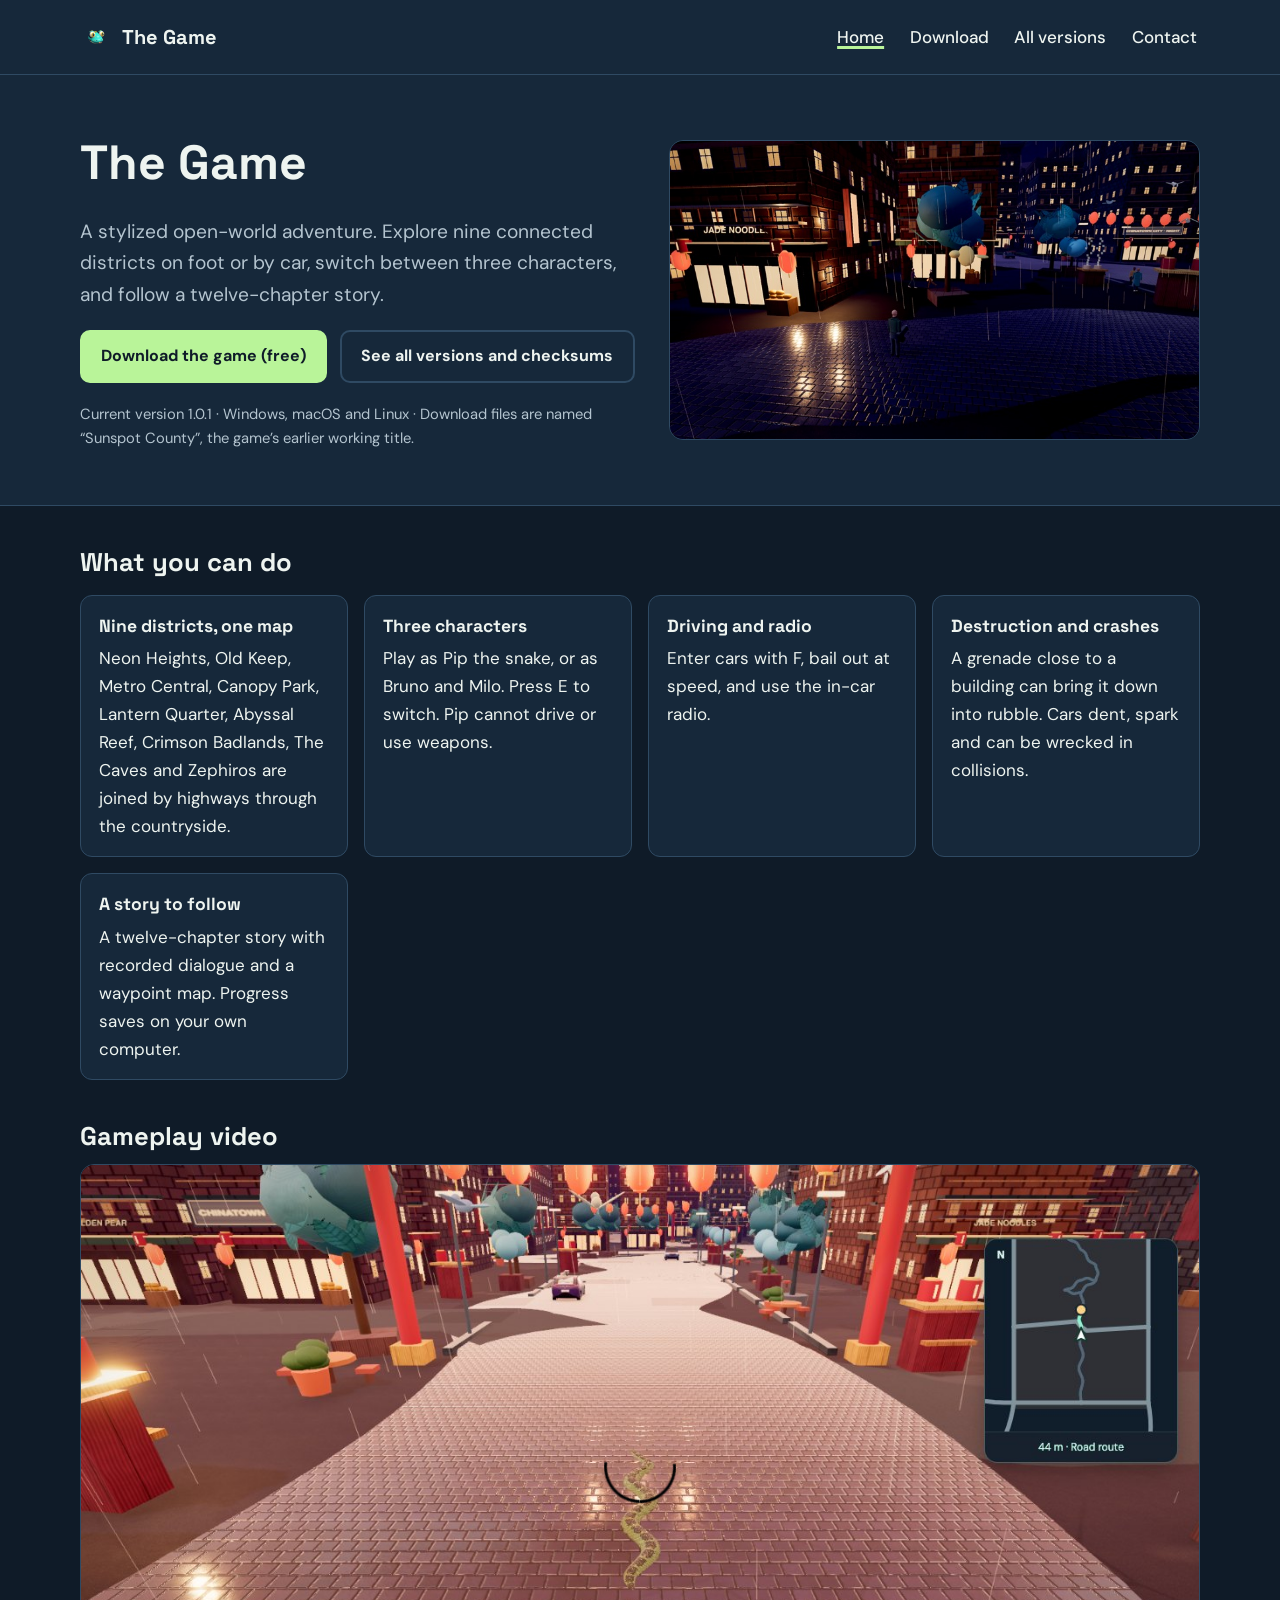
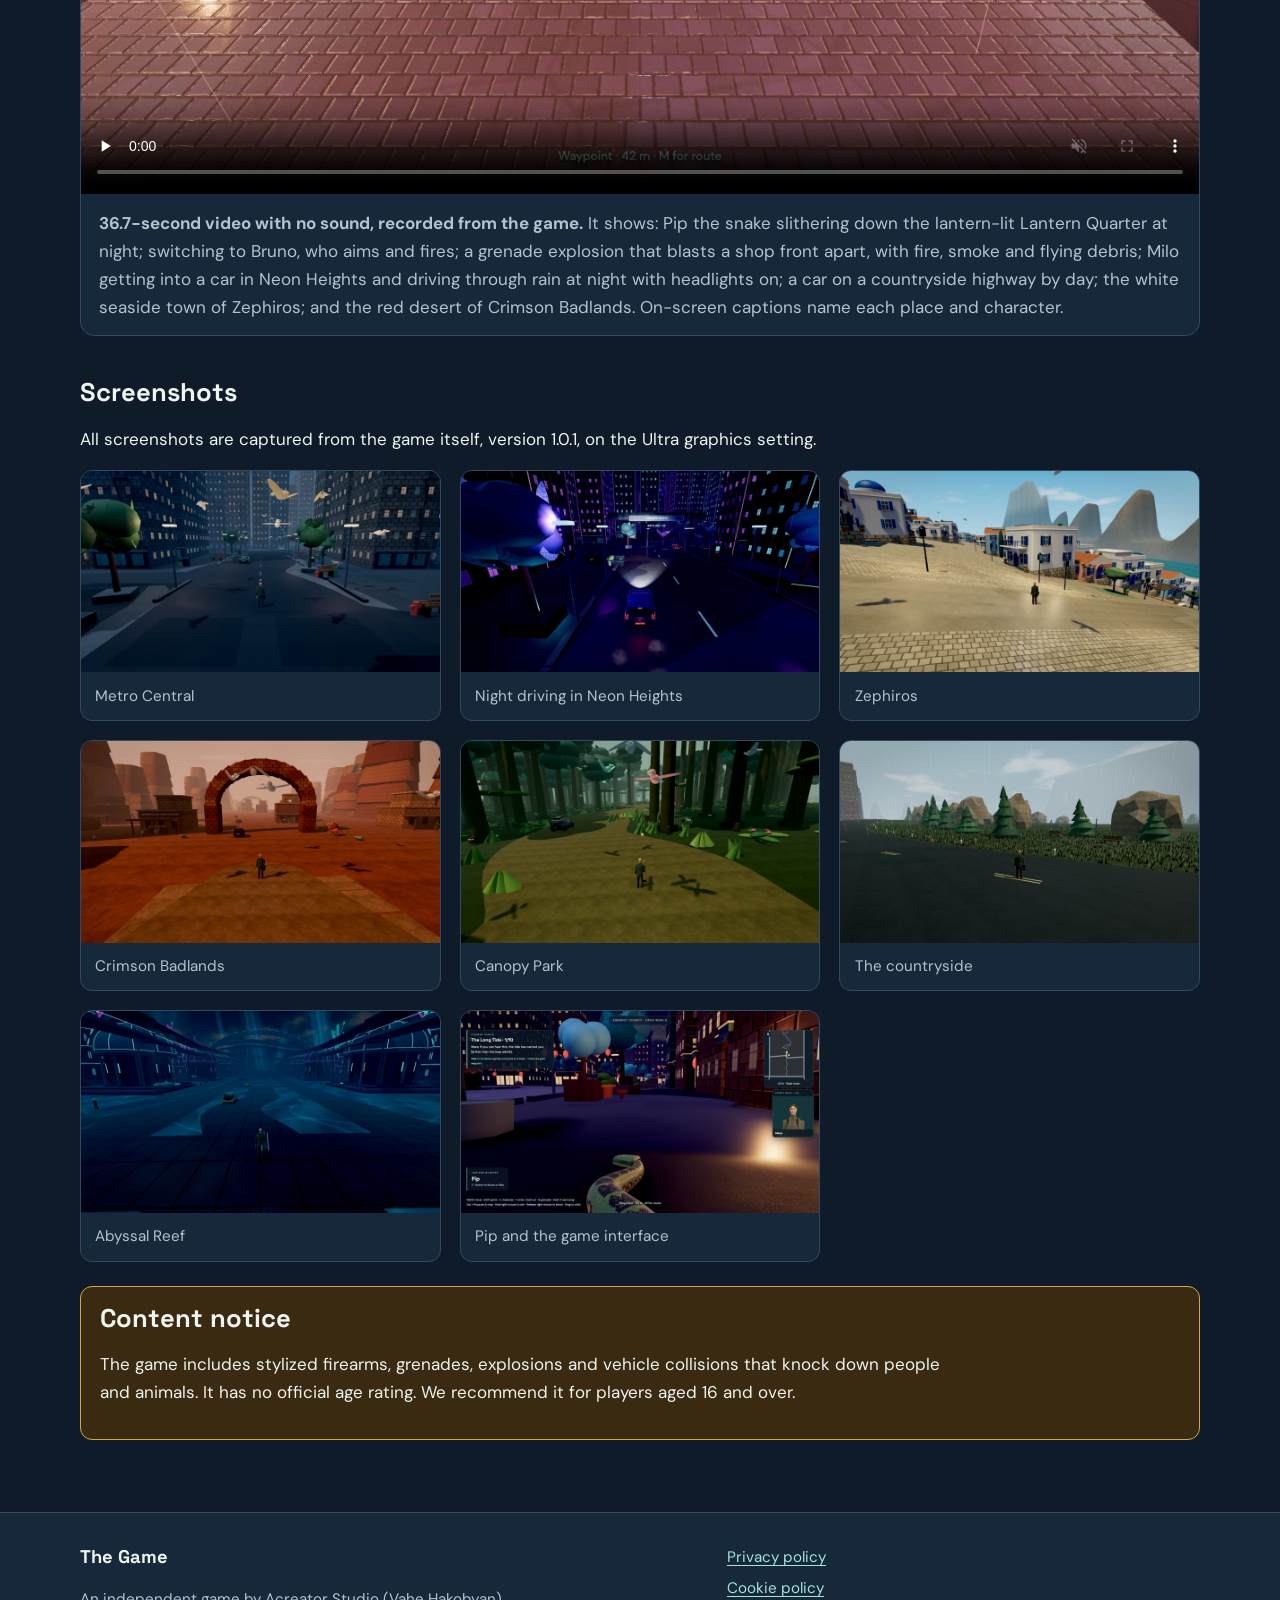
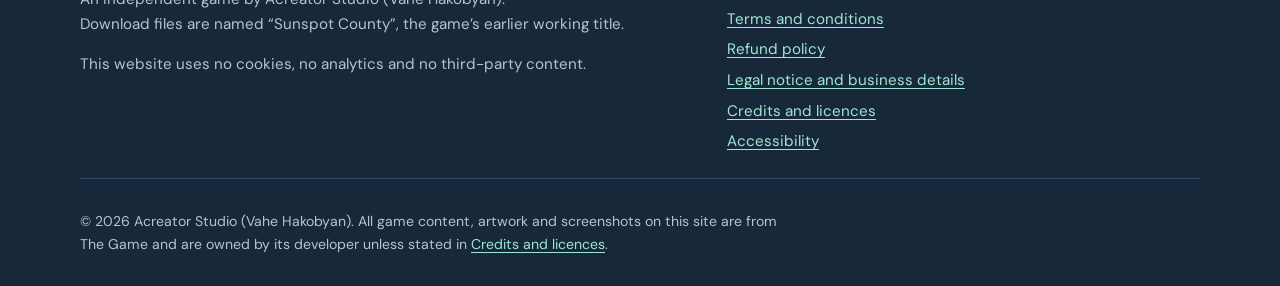
==== index.html @ 73726fad "Publish website (version 1.0.1)" ====
<!doctype html>
<html lang="en">
<head>
<meta charset="utf-8">
<meta name="viewport" content="width=device-width, initial-scale=1">
<title>Home · The Game</title>
<meta name="description" content="The Game is a free, stylized open-world adventure for Windows, macOS and Linux. Explore nine connected districts as Pip the snake, Bruno and Milo.">
<meta name="referrer" content="no-referrer">
<meta http-equiv="Content-Security-Policy" content="default-src 'self'; img-src 'self'; media-src 'self'; style-src 'self'; script-src 'self'; font-src 'self'; connect-src 'none'; form-action 'self' mailto:; base-uri 'none'; object-src 'none'">
<link rel="icon" href="assets/img/icon.png" type="image/png">
<link rel="stylesheet" href="assets/css/site.css">
<script src="assets/js/site.js" defer></script>
</head>
<body>
<a class="skip-link" href="#main">Skip to main content</a>
<header class="site-header">
 <div class="wrap header-inner">
  <a class="brand" href="index.html"><img src="assets/img/icon.png" alt="" width="32" height="32"><span>The Game</span></a>
  <nav aria-label="Main">
   <ul class="nav-list">
    <li><a href="index.html" aria-current="page">Home</a></li>
    <li><a href="download.html" >Download</a></li>
    <li><a href="versions.html" >All versions</a></li>
    <li><a href="contact.html" >Contact</a></li>
   </ul>
  </nav>
 </div>
</header>
<main id="main" tabindex="-1">
<section class="hero" aria-labelledby="hero-title">
 <div class="wrap hero-grid">
  <div>
   <h1 id="hero-title">The Game</h1>
   <p class="lead">A stylized open-world adventure. Explore nine connected districts on foot or by car, switch between three characters, and follow a twelve-chapter story.</p>
   <div class="button-row">
    <a class="button" href="download.html">Download the game (free)</a>
    <a class="button secondary" href="versions.html">See all versions and checksums</a>
   </div>
   <p class="status">Current version 1.0.1 · Windows, macOS and Linux · Download files are named “Sunspot County”, the game’s earlier working title.</p>
  </div>
  <img src="assets/img/hero-lantern-market-1600.jpg" srcset="assets/img/hero-lantern-market-800.jpg 800w, assets/img/hero-lantern-market-1600.jpg 1600w" sizes="(max-width: 820px) 100vw, 50vw" width="1600" height="900" alt="Bruno stands on a rain-soaked cobbled square at night in the Lantern Quarter, facing the Jade Noodle shop and strings of red paper lanterns, while residents walk under a “Chinatown City · Night” sign.">
 </div>
</section>
<div class="wrap">
 <h2>What you can do</h2>
 <ul class="features">
  <li><strong>Nine districts, one map</strong>Neon Heights, Old Keep, Metro Central, Canopy Park, Lantern Quarter, Abyssal Reef, Crimson Badlands, The Caves and Zephiros are joined by highways through the countryside.</li>
  <li><strong>Three characters</strong>Play as Pip the snake, or as Bruno and Milo. Press E to switch. Pip cannot drive or use weapons.</li>
  <li><strong>Driving and radio</strong>Enter cars with F, bail out at speed, and use the in-car radio.</li>
  <li><strong>Destruction and crashes</strong>A grenade close to a building can bring it down into rubble. Cars dent, spark and can be wrecked in collisions.</li>
  <li><strong>A story to follow</strong>A twelve-chapter story with recorded dialogue and a waypoint map. Progress saves on your own computer.</li>
 </ul>
 <section aria-labelledby="trailer-title"><h2 id="trailer-title">Gameplay video</h2>
<figure class="trailer"><video controls preload="none" playsinline muted poster="assets/media/trailer-poster.jpg" width="1280" height="720" aria-describedby="trailer-description"><source src="assets/media/trailer.webm" type="video/webm">Your browser cannot play this video. The description below explains what it shows.</video>
<figcaption id="trailer-description"><strong>36.7-second video with no sound, recorded from the game.</strong> It shows: Pip the snake slithering down the lantern-lit Lantern Quarter at night; switching to Bruno, who aims and fires; a grenade explosion that blasts a shop front apart, with fire, smoke and flying debris; Milo getting into a car in Neon Heights and driving through rain at night with headlights on; a car on a countryside highway by day; the white seaside town of Zephiros; and the red desert of Crimson Badlands. On-screen captions name each place and character.</figcaption></figure></section>
 <h2>Screenshots</h2>
 <p>All screenshots are captured from the game itself, version 1.0.1, on the Ultra graphics setting.</p>
 <ul class="gallery">
  <li><figure><img src="assets/img/metro-street-800.jpg" srcset="assets/img/metro-street-800.jpg 800w, assets/img/metro-street-1600.jpg 1600w" sizes="(max-width: 700px) 100vw, 33vw" width="1600" height="900" loading="lazy" alt="Bruno stands in the middle of a wide street in Metro Central at dusk, between tall brick apartment towers with lit windows, street trees, lamps and benches, with birds overhead and a car further down the road."><figcaption>Metro Central</figcaption></figure></li>
<li><figure><img src="assets/img/neon-night-drive-800.jpg" srcset="assets/img/neon-night-drive-800.jpg 800w, assets/img/neon-night-drive-1600.jpg 1600w" sizes="(max-width: 700px) 100vw, 33vw" width="1600" height="900" loading="lazy" alt="A dark blue car drives away down a street in Neon Heights at night. Its headlights light the road ahead, red tail lights glow, and purple and cyan neon towers line both sides under a “Neon City” sign."><figcaption>Night driving in Neon Heights</figcaption></figure></li>
<li><figure><img src="assets/img/zephiros-coast-800.jpg" srcset="assets/img/zephiros-coast-800.jpg 800w, assets/img/zephiros-coast-1600.jpg 1600w" sizes="(max-width: 700px) 100vw, 33vw" width="1600" height="900" loading="lazy" alt="Bruno on a sunny cobbled hillside in Zephiros, with white houses with blue shutters and domes, a turquoise sea and tall rocky peaks."><figcaption>Zephiros</figcaption></figure></li>
<li><figure><img src="assets/img/crimson-badlands-800.jpg" srcset="assets/img/crimson-badlands-800.jpg 800w, assets/img/crimson-badlands-1600.jpg 1600w" sizes="(max-width: 700px) 100vw, 33vw" width="1600" height="900" loading="lazy" alt="Bruno stands before a large brick archway that frames a dusty red desert town, with an outpost store, a dark car, a desert animal and layered red mesas in the haze."><figcaption>Crimson Badlands</figcaption></figure></li>
<li><figure><img src="assets/img/canopy-park-800.jpg" srcset="assets/img/canopy-park-800.jpg 800w, assets/img/canopy-park-1600.jpg 1600w" sizes="(max-width: 700px) 100vw, 33vw" width="1600" height="900" loading="lazy" alt="Bruno on a dirt path through a dense forest of giant trees, with colourful birds flying overhead and a dark off-road car parked to the side."><figcaption>Canopy Park</figcaption></figure></li>
<li><figure><img src="assets/img/countryside-road-800.jpg" srcset="assets/img/countryside-road-800.jpg 800w, assets/img/countryside-road-1600.jpg 1600w" sizes="(max-width: 700px) 100vw, 33vw" width="1600" height="900" loading="lazy" alt="Bruno stands on a highway through grassy countryside in light rain, beside pine trees, large boulders and benches, with city towers in the distance."><figcaption>The countryside</figcaption></figure></li>
<li><figure><img src="assets/img/abyssal-reef-800.jpg" srcset="assets/img/abyssal-reef-800.jpg 800w, assets/img/abyssal-reef-1600.jpg 1600w" sizes="(max-width: 700px) 100vw, 33vw" width="1600" height="900" loading="lazy" alt="Bruno on a wide tiled avenue in the underwater city of Abyssal Reef, lit in deep blue, with glowing cyan and pink arches, cars, a diver and shafts of light from above."><figcaption>Abyssal Reef</figcaption></figure></li>
<li><figure><img src="assets/img/pip-interface-800.jpg" srcset="assets/img/pip-interface-800.jpg 800w, assets/img/pip-interface-1600.jpg 1600w" sizes="(max-width: 700px) 100vw, 33vw" width="1600" height="900" loading="lazy" alt="Pip, a green snake with dark-edged scales and orange markings, crawls along a lantern-lit street in the Lantern Quarter at night. On screen are the story panel, character name, map, a caller portrait and the control hints."><figcaption>Pip and the game interface</figcaption></figure></li>
 </ul>
 <section class="notice" aria-labelledby="content-notice">
  <h2 id="content-notice">Content notice</h2>
  <p>The game includes stylized firearms, grenades, explosions and vehicle collisions that knock down people and animals. It has no official age rating. We recommend it for players aged 16 and over.</p>
 </section>
</div>

</main>
<footer class="site-footer">
 <div class="wrap footer-grid">
  <div>
   <p class="footer-title">The Game</p>
   <p>An independent game by Acreator Studio (Vahe Hakobyan).<br>Download files are named “Sunspot County”, the game’s earlier working title.</p>
   <p>This website uses no cookies, no analytics and no third-party content.</p>
  </div>
  <nav aria-label="Legal">
   <ul class="footer-links">
    <li><a href="privacy.html" >Privacy policy</a></li>
    <li><a href="cookies.html" >Cookie policy</a></li>
    <li><a href="terms.html" >Terms and conditions</a></li>
    <li><a href="refunds.html" >Refund policy</a></li>
    <li><a href="legal.html" >Legal notice and business details</a></li>
    <li><a href="licenses.html" >Credits and licences</a></li>
    <li><a href="accessibility.html" >Accessibility</a></li>
   </ul>
  </nav>
 </div>
 <div class="wrap footer-base"><p>© 2026 Acreator Studio (Vahe Hakobyan). All game content, artwork and screenshots on this site are from The Game and are owned by its developer unless stated in <a href="licenses.html">Credits and licences</a>.</p></div>
</footer>
</body>
</html>
---- assets/css/site.css ----
/* Self-hosted fonts (SIL Open Font License 1.1). No external font requests. */
@font-face{font-family:'DM Sans';src:url('../fonts/dm-sans-latin-400-normal.woff2') format('woff2');font-weight:400;font-display:swap}
@font-face{font-family:'DM Sans';src:url('../fonts/dm-sans-latin-500-normal.woff2') format('woff2');font-weight:500;font-display:swap}
@font-face{font-family:'DM Sans';src:url('../fonts/dm-sans-latin-700-normal.woff2') format('woff2');font-weight:700;font-display:swap}
@font-face{font-family:'Space Grotesk';src:url('../fonts/space-grotesk-latin-500-normal.woff2') format('woff2');font-weight:500;font-display:swap}
@font-face{font-family:'Space Grotesk';src:url('../fonts/space-grotesk-latin-700-normal.woff2') format('woff2');font-weight:700;font-display:swap}

/* Palette follows the in-game interface. Every text/background pair used
   below meets WCAG 2.2 AA (checked by scripts/check-site.mjs). */
:root{--bg:#0f1b28;--panel:#16283a;--panel-2:#1c3247;--line:#2f4a63;--text:#eef4f0;--muted:#b4c4cf;--accent:#b9f499;--accent-ink:#0f1b28;--link:#9fe7d4;--todo-bg:#ffe58a;--todo-ink:#1d1600;--warn-bg:#3a2a12;--warn-line:#d9a441;--focus:#ffd166}
*{box-sizing:border-box}
html{scroll-behavior:smooth}
@media (prefers-reduced-motion:reduce){html{scroll-behavior:auto}*{transition:none!important;animation:none!important}}
body{margin:0;background:var(--bg);color:var(--text);font:400 1.0625rem/1.65 'DM Sans',system-ui,sans-serif}
h1,h2,h3{font-family:'Space Grotesk','DM Sans',sans-serif;line-height:1.2;margin:1.6em 0 .5em}
h1{font-size:clamp(2rem,4vw,3rem);margin-top:.4em}
h2{font-size:1.6rem}h3{font-size:1.2rem}
p,li{max-width:72ch}
a{color:var(--link);text-underline-offset:.2em}
a:hover{color:var(--text)}
:focus-visible{outline:3px solid var(--focus);outline-offset:3px;border-radius:4px}
img{max-width:100%;height:auto;display:block}
.wrap{width:min(1120px,100% - 2.5rem);margin-inline:auto}
.skip-link{position:absolute;left:1rem;top:-4rem;background:var(--accent);color:var(--accent-ink);padding:.6rem 1rem;border-radius:8px;font-weight:700;z-index:10}
.skip-link:focus{top:1rem}
.site-header{border-bottom:1px solid var(--line);background:var(--panel)}
.header-inner{display:flex;align-items:center;justify-content:space-between;gap:1rem;flex-wrap:wrap;padding:.8rem 0}
.brand{display:flex;align-items:center;gap:.6rem;color:var(--text);text-decoration:none;font:700 1.25rem 'Space Grotesk',sans-serif}
.brand img{border-radius:8px}
.nav-list,.footer-links{list-style:none;margin:0;padding:0;display:flex;flex-wrap:wrap;gap:.3rem 1.2rem}
.nav-list a{display:inline-block;padding:.45rem .2rem;color:var(--text);text-decoration:none;font-weight:500;min-height:44px;line-height:2}
.nav-list a[aria-current=page]{text-decoration:underline;text-decoration-color:var(--accent);text-decoration-thickness:3px}
main{display:block;padding-bottom:3rem}
main:focus{outline:none}
.hero{position:relative;background:var(--panel);border-bottom:1px solid var(--line)}
.hero-grid{display:grid;grid-template-columns:1.05fr 1fr;gap:2rem;align-items:center;padding:2.5rem 0}
.hero p.lead{font-size:1.2rem;color:var(--muted)}
.hero img{border-radius:14px;border:1px solid var(--line)}
@media (max-width:820px){.hero-grid{grid-template-columns:1fr}}
.button{display:inline-flex;align-items:center;justify-content:center;gap:.5rem;min-height:48px;padding:.7rem 1.2rem;border-radius:10px;border:2px solid var(--accent);background:var(--accent);color:var(--accent-ink);font-weight:700;text-decoration:none;cursor:pointer;font-size:1rem}
.button:hover{background:#d3fbbd;color:var(--accent-ink)}
.button.secondary{background:transparent;color:var(--text);border-color:var(--line)}
.button.secondary:hover{border-color:var(--accent)}
.button-row{display:flex;flex-wrap:wrap;gap:.8rem;margin:1.2rem 0}
.notice{border:1px solid var(--warn-line);background:var(--warn-bg);border-radius:12px;padding:1rem 1.2rem;margin:1.5rem 0}
.notice h2,.notice h3{margin-top:0}
mark.todo{background:var(--todo-bg);color:var(--todo-ink);padding:0 .25em;border-radius:3px;font-weight:700}
.trailer{margin:0 0 2rem;background:var(--panel);border:1px solid var(--line);border-radius:14px;overflow:hidden}.trailer video{display:block;width:100%;height:auto;background:#000}.trailer figcaption{padding:.9rem 1.1rem;color:var(--muted)}
.gallery{display:grid;grid-template-columns:repeat(auto-fill,minmax(300px,1fr));gap:1.2rem;padding:0;list-style:none}
.gallery figure{margin:0;background:var(--panel);border:1px solid var(--line);border-radius:12px;overflow:hidden}
.gallery figcaption{padding:.7rem .9rem;color:var(--muted);font-size:.95rem}
.features{display:grid;grid-template-columns:repeat(auto-fit,minmax(240px,1fr));gap:1rem;list-style:none;padding:0}
.features li{background:var(--panel);border:1px solid var(--line);border-radius:12px;padding:1rem 1.1rem}
.features strong{display:block;font-family:'Space Grotesk',sans-serif;font-size:1.1rem;margin-bottom:.2rem}
.platforms{display:grid;grid-template-columns:repeat(auto-fit,minmax(300px,1fr));gap:1.2rem}
.platform{background:var(--panel);border:1px solid var(--line);border-radius:14px;padding:1.2rem 1.3rem}
.platform.recommended{border-color:var(--accent);box-shadow:0 0 0 1px var(--accent)}
.platform h2{margin-top:0}
.platform .badge{display:inline-block;background:var(--accent);color:var(--accent-ink);border-radius:6px;padding:.05rem .5rem;font-size:.85rem;font-weight:700;margin-left:.4rem;vertical-align:middle}
.file-list{list-style:none;padding:0;margin:0}
.file-list li{border-top:1px solid var(--line);padding:.9rem 0}
.file-meta{color:var(--muted);font-size:.92rem;margin:.3rem 0 0}
.status{font-size:.92rem;color:var(--muted)}
code,.hash{font-family:ui-monospace,Menlo,Consolas,monospace;font-size:.85rem;word-break:break-all;color:var(--text)}
table{border-collapse:collapse;width:100%;margin:1rem 0}
caption{text-align:left;color:var(--muted);padding-bottom:.4rem}
th,td{border:1px solid var(--line);padding:.55rem .7rem;text-align:left;vertical-align:top}
th{background:var(--panel-2)}
.table-scroll{overflow-x:auto}
.legal h2{border-top:1px solid var(--line);padding-top:1.2rem}
.updated{color:var(--muted)}
form.contact{display:grid;gap:1.1rem;max-width:640px;background:var(--panel);border:1px solid var(--line);border-radius:14px;padding:1.4rem}
.field label,.check label{font-weight:700;display:block;margin-bottom:.3rem}
.hint{color:var(--muted);font-size:.92rem;margin:.1rem 0 .4rem}
input[type=text],input[type=email],textarea,select{width:100%;font:inherit;color:var(--text);background:var(--bg);border:2px solid #6f8aa3;border-radius:8px;padding:.6rem .7rem;min-height:48px}
textarea{min-height:160px;resize:vertical}
input[aria-invalid=true],textarea[aria-invalid=true]{border-color:#ff9a9a}
.error{color:#ffb4b4;font-weight:700;margin:.3rem 0 0}
.error:empty{display:none}
.check{display:grid;grid-template-columns:auto 1fr;gap:.7rem;align-items:start}
.check input{width:24px;height:24px;margin-top:.2rem;accent-color:var(--accent)}
.check label{font-weight:400;margin:0}
.req{color:#ffb4b4}
.site-footer{border-top:1px solid var(--line);background:var(--panel);color:var(--muted);font-size:.95rem;padding:2rem 0 1rem}
.footer-grid{display:grid;grid-template-columns:1.3fr 1fr;gap:2rem}
@media (max-width:720px){.footer-grid{grid-template-columns:1fr}}
.footer-title{font:700 1.15rem 'Space Grotesk',sans-serif;color:var(--text);margin-top:0}
.footer-links{flex-direction:column;gap:.35rem}
.footer-links a{color:var(--link)}
.footer-base{border-top:1px solid var(--line);margin-top:1.5rem;padding-top:1rem;font-size:.88rem}
.visually-hidden{position:absolute!important;width:1px;height:1px;overflow:hidden;clip:rect(0 0 0 0);white-space:nowrap}
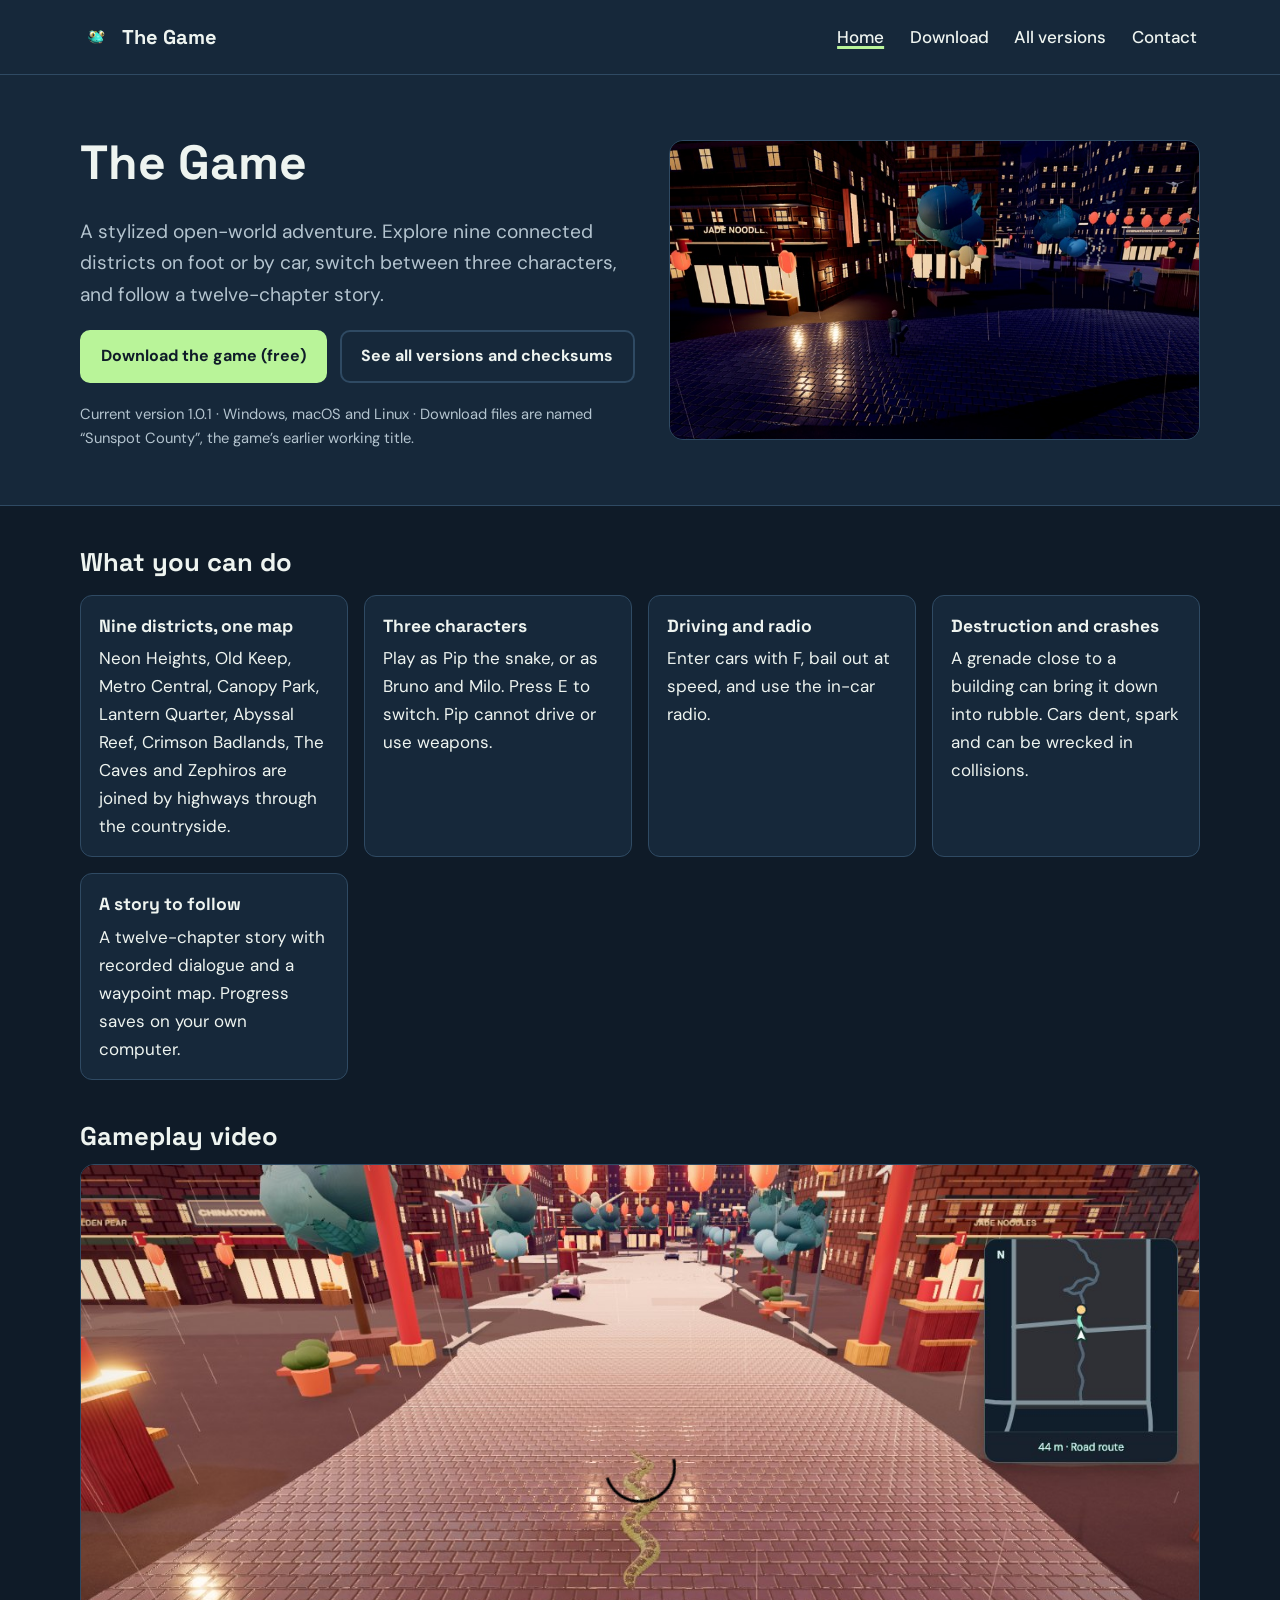
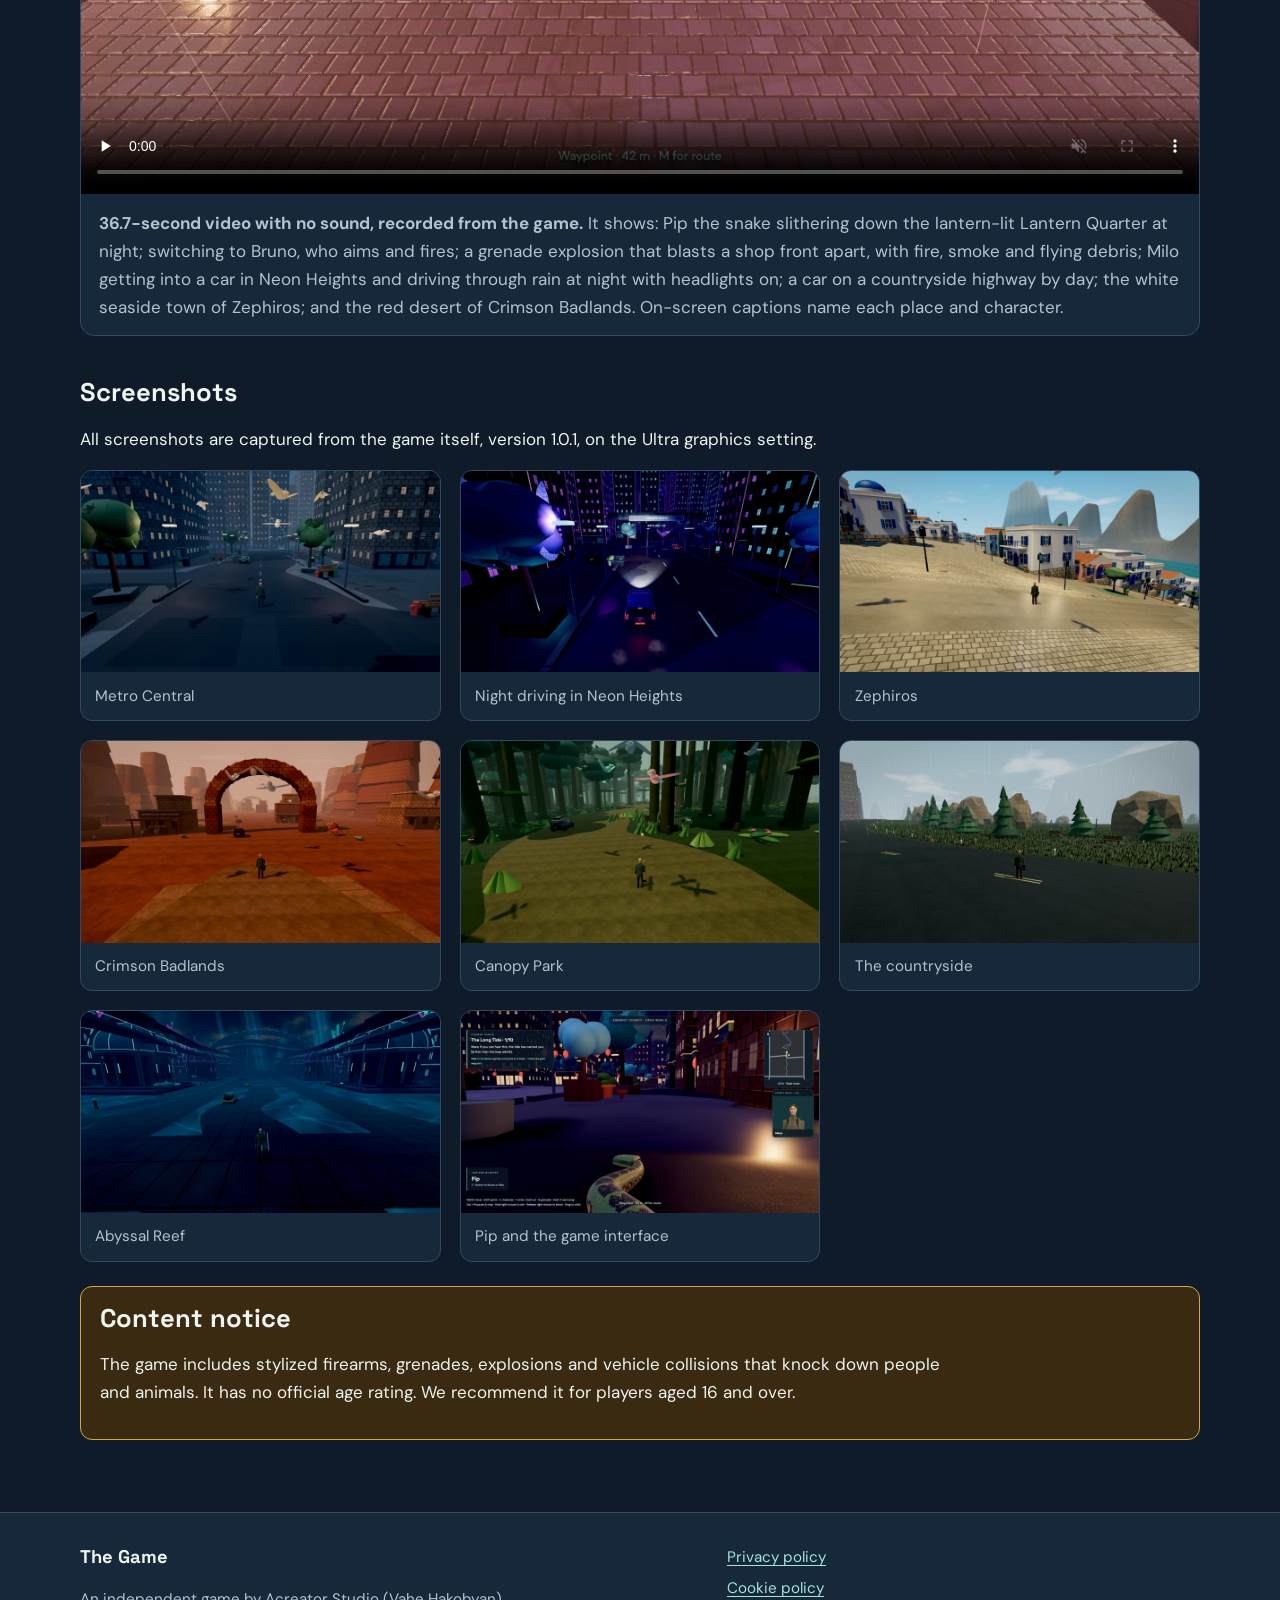
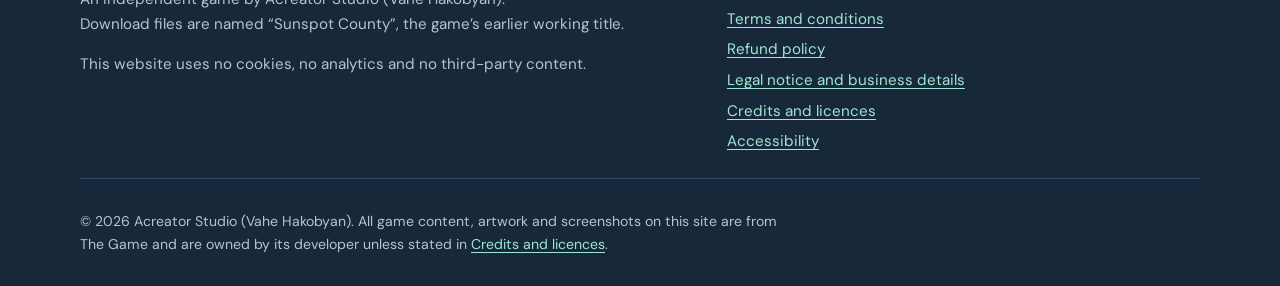
==== commit bd5d3f55: "Publish website (version 1.0.1)" ====
--- a/index.html
+++ b/index.html
@@ -5,6 +5,18 @@
 <meta name="viewport" content="width=device-width, initial-scale=1">
 <title>Home · The Game</title>
 <meta name="description" content="The Game is a free, stylized open-world adventure for Windows, macOS and Linux. Explore nine connected districts as Pip the snake, Bruno and Milo.">
+<link rel="canonical" href="https://vvvvhe.github.io/the-game/">
+<meta property="og:type" content="website">
+<meta property="og:site_name" content="The Game">
+<meta property="og:title" content="The Game — free open-world adventure">
+<meta property="og:description" content="The Game is a free, stylized open-world adventure for Windows, macOS and Linux. Explore nine connected districts as Pip the snake, Bruno and Milo.">
+<meta property="og:url" content="https://vvvvhe.github.io/the-game/">
+<meta property="og:image" content="https://vvvvhe.github.io/the-game/assets/img/hero-lantern-market-1600.jpg">
+<meta property="og:image:width" content="1600">
+<meta property="og:image:height" content="900">
+<meta property="og:image:alt" content="Bruno stands on a rain-soaked cobbled square at night in the Lantern Quarter, facing the Jade Noodle shop and strings of red paper lanterns, while residents walk under a “Chinatown City · Night” sign.">
+<meta name="twitter:card" content="summary_large_image">
+<script type="application/ld+json">{"@context":"https://schema.org","@type":"VideoGame","name":"The Game","alternateName":"Sunspot County","url":"https://vvvvhe.github.io/the-game/","image":"https://vvvvhe.github.io/the-game/assets/img/hero-lantern-market-1600.jpg","description":"A free, stylized open-world adventure for Windows, macOS and Linux. Explore nine connected districts on foot or by car as Pip the snake, Bruno and Milo, and follow a twelve-chapter story.","genre":["Open world","Adventure","Action"],"gamePlatform":["Windows","macOS","Linux"],"operatingSystem":"Windows, macOS, Linux","applicationCategory":"Game","playMode":"SinglePlayer","author":{"@type":"Organization","name":"Acreator Studio","email":"theacreatorstudios@gmail.com"},"publisher":{"@type":"Organization","name":"Acreator Studio"},"datePublished":"2026-10-08","softwareVersion":"1.0.1","typicalAgeRange":"16-","inLanguage":"en","offers":{"@type":"Offer","price":"0","priceCurrency":"USD","availability":"https://schema.org/InStock","url":"https://vvvvhe.github.io/the-game/download.html"},"trailer":{"@type":"VideoObject","name":"The Game gameplay trailer","description":"Gameplay recorded from the game: the three characters, combat, destruction, night driving and several districts.","thumbnailUrl":"https://vvvvhe.github.io/the-game/assets/media/trailer-poster.jpg","contentUrl":"https://vvvvhe.github.io/the-game/assets/media/trailer.webm","uploadDate":"2026-10-08","duration":"PT37S"}}</script>
 <meta name="referrer" content="no-referrer">
 <meta http-equiv="Content-Security-Policy" content="default-src 'self'; img-src 'self'; media-src 'self'; style-src 'self'; script-src 'self'; font-src 'self'; connect-src 'none'; form-action 'self' mailto:; base-uri 'none'; object-src 'none'">
 <link rel="icon" href="assets/img/icon.png" type="image/png">
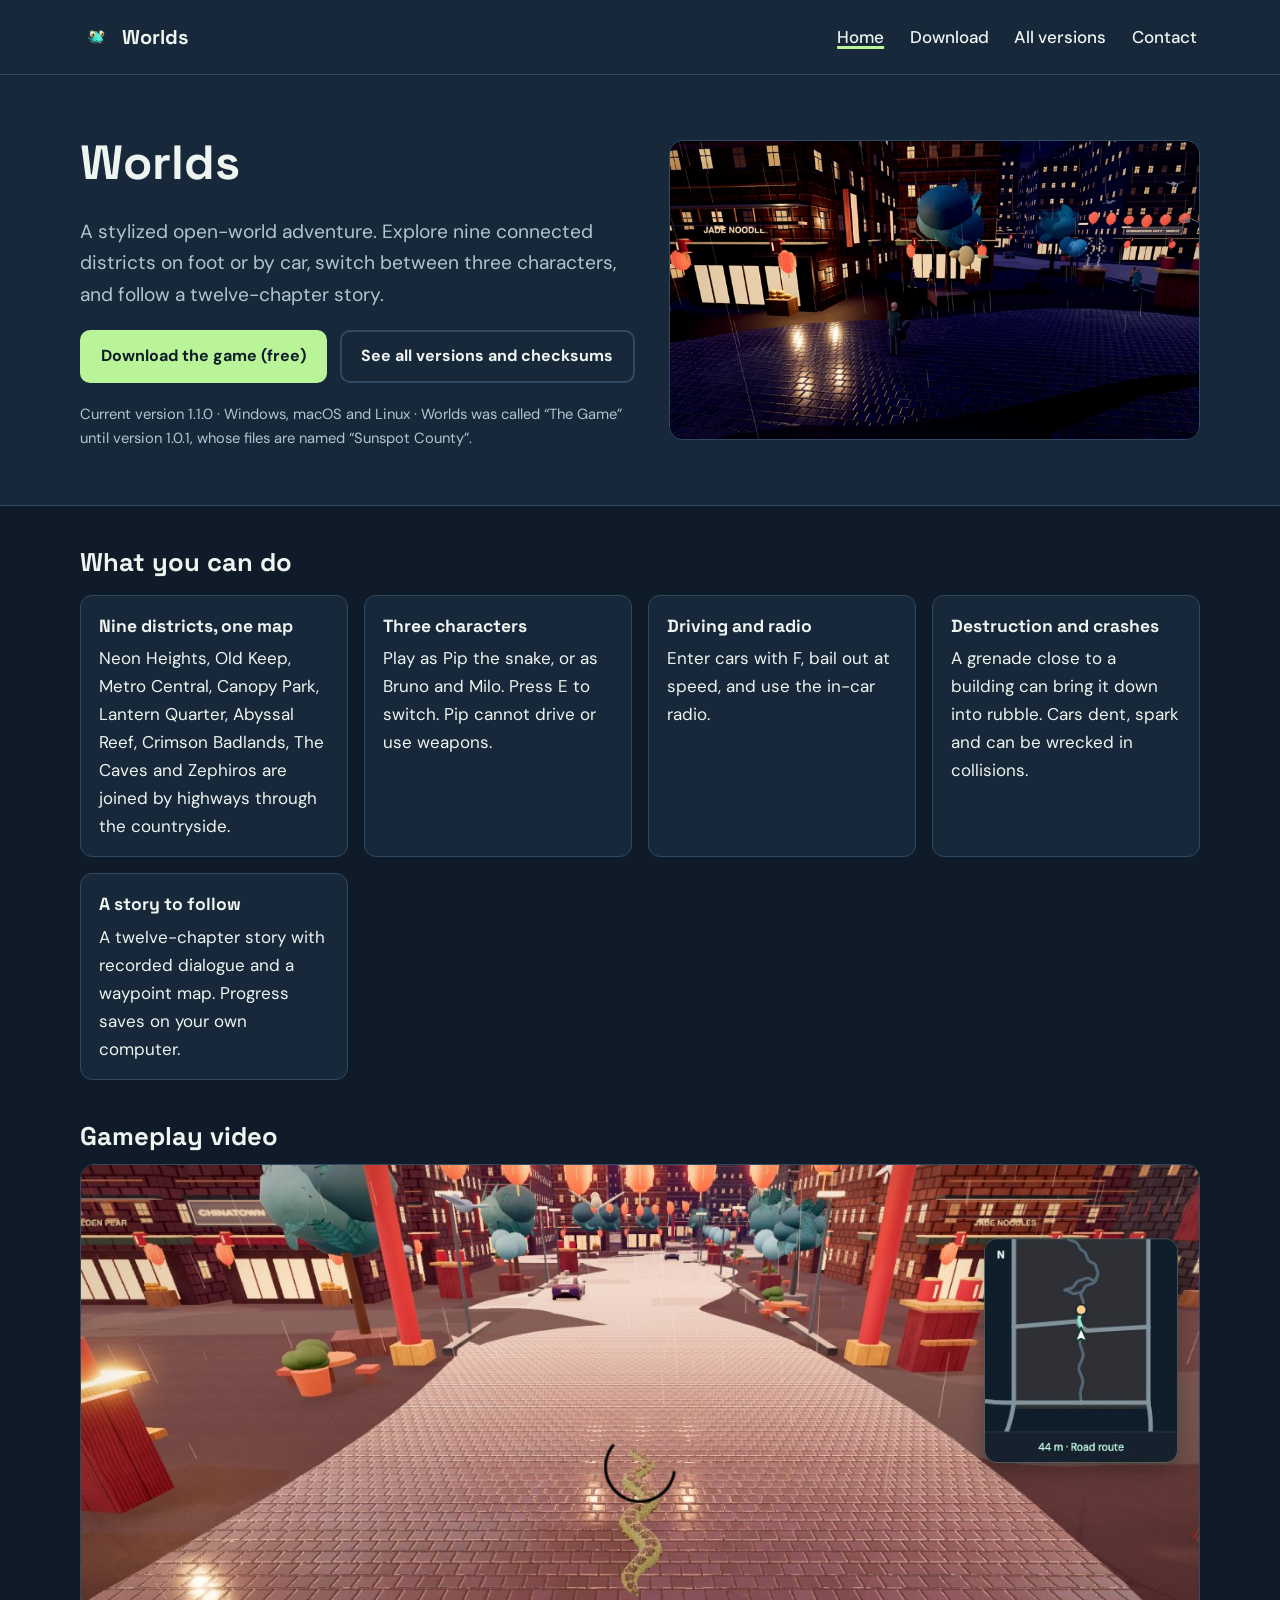
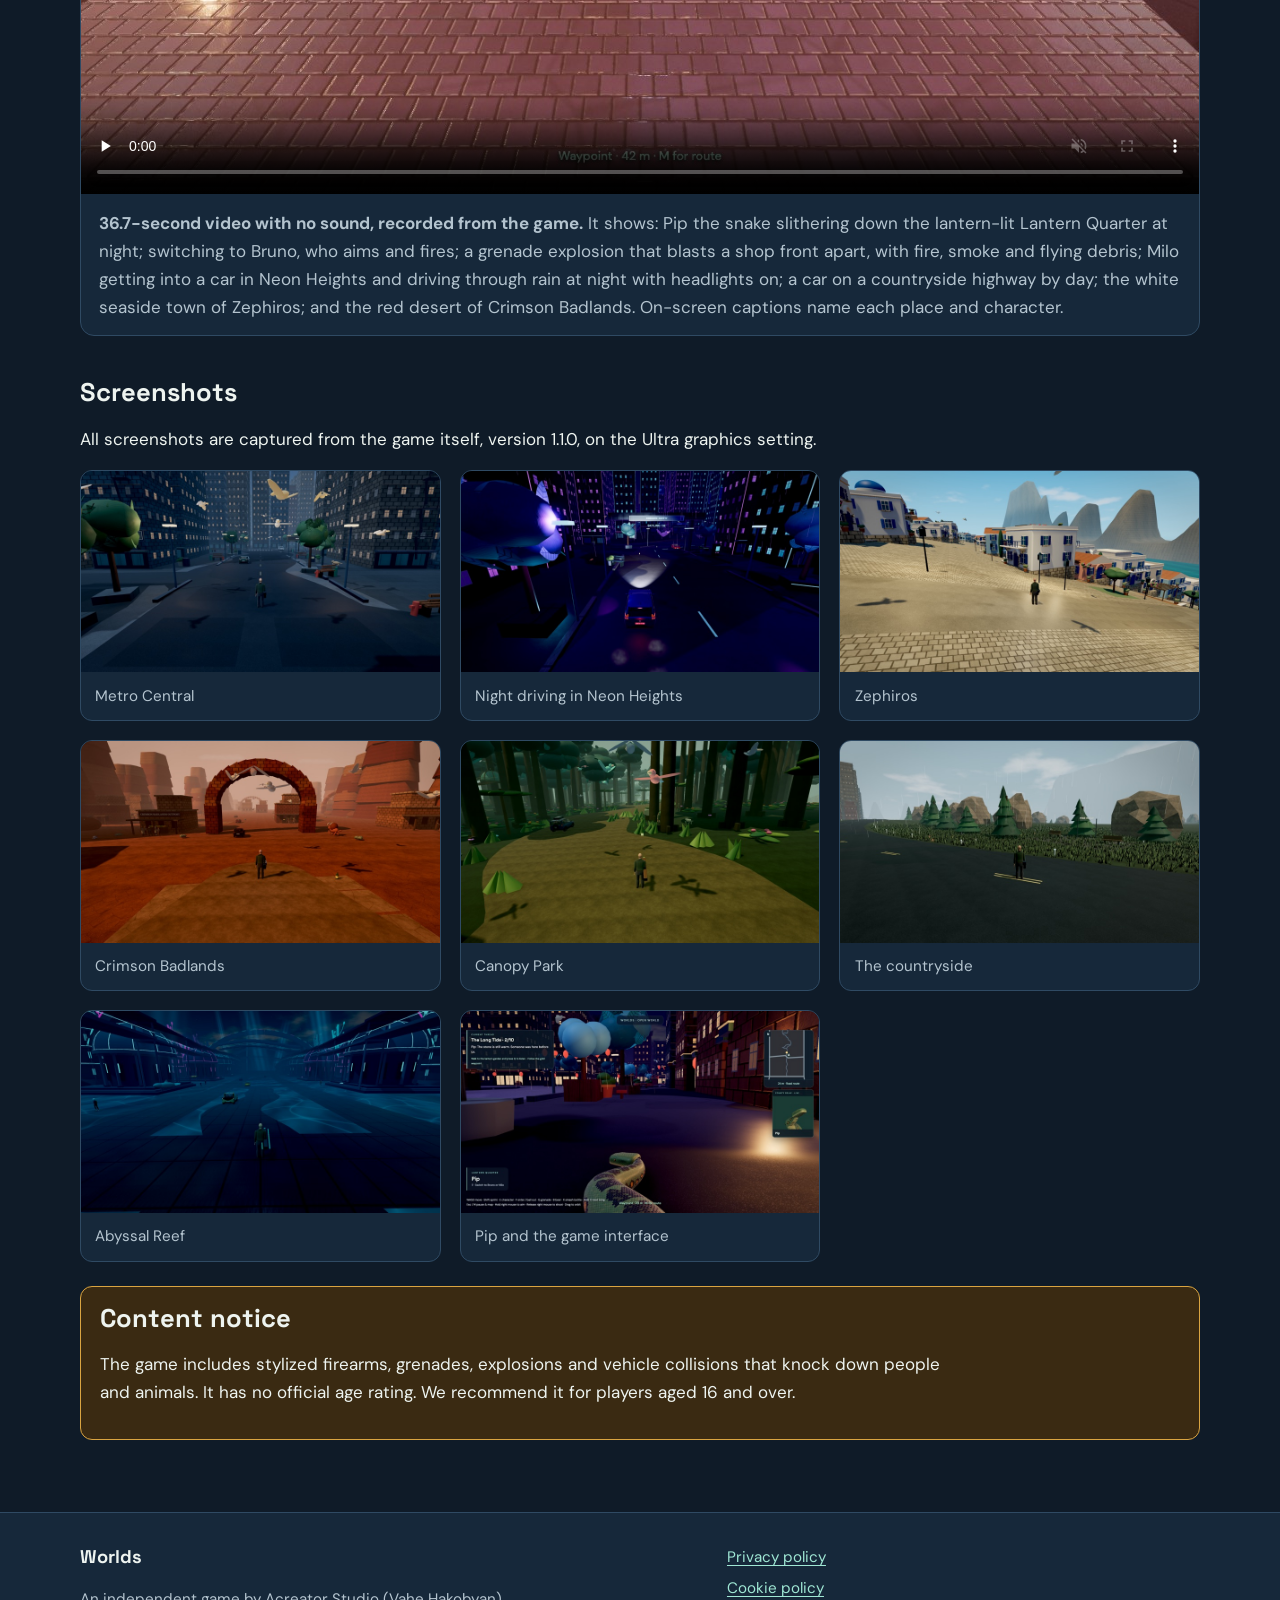
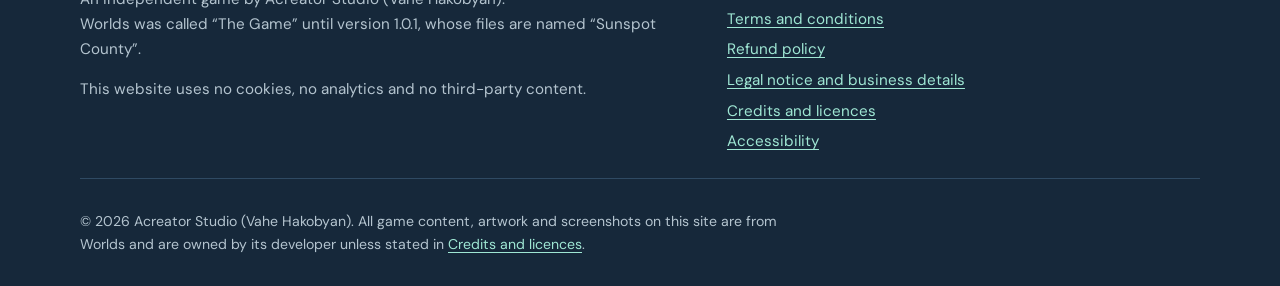
==== commit ad7ba48b: "Publish website (version 1.1.0)" ====
--- a/index.html
+++ b/index.html
@@ -3,20 +3,20 @@
 <head>
 <meta charset="utf-8">
 <meta name="viewport" content="width=device-width, initial-scale=1">
-<title>Home · The Game</title>
-<meta name="description" content="The Game is a free, stylized open-world adventure for Windows, macOS and Linux. Explore nine connected districts as Pip the snake, Bruno and Milo.">
+<title>Home · Worlds</title>
+<meta name="description" content="Worlds is a free, stylized open-world adventure for Windows, macOS and Linux. Explore nine connected districts as Pip the snake, Bruno and Milo.">
 <link rel="canonical" href="https://vvvvhe.github.io/the-game/">
 <meta property="og:type" content="website">
-<meta property="og:site_name" content="The Game">
-<meta property="og:title" content="The Game — free open-world adventure">
-<meta property="og:description" content="The Game is a free, stylized open-world adventure for Windows, macOS and Linux. Explore nine connected districts as Pip the snake, Bruno and Milo.">
+<meta property="og:site_name" content="Worlds">
+<meta property="og:title" content="Worlds — free open-world adventure">
+<meta property="og:description" content="Worlds is a free, stylized open-world adventure for Windows, macOS and Linux. Explore nine connected districts as Pip the snake, Bruno and Milo.">
 <meta property="og:url" content="https://vvvvhe.github.io/the-game/">
 <meta property="og:image" content="https://vvvvhe.github.io/the-game/assets/img/hero-lantern-market-1600.jpg">
 <meta property="og:image:width" content="1600">
 <meta property="og:image:height" content="900">
 <meta property="og:image:alt" content="Bruno stands on a rain-soaked cobbled square at night in the Lantern Quarter, facing the Jade Noodle shop and strings of red paper lanterns, while residents walk under a “Chinatown City · Night” sign.">
 <meta name="twitter:card" content="summary_large_image">
-<script type="application/ld+json">{"@context":"https://schema.org","@type":"VideoGame","name":"The Game","alternateName":"Sunspot County","url":"https://vvvvhe.github.io/the-game/","image":"https://vvvvhe.github.io/the-game/assets/img/hero-lantern-market-1600.jpg","description":"A free, stylized open-world adventure for Windows, macOS and Linux. Explore nine connected districts on foot or by car as Pip the snake, Bruno and Milo, and follow a twelve-chapter story.","genre":["Open world","Adventure","Action"],"gamePlatform":["Windows","macOS","Linux"],"operatingSystem":"Windows, macOS, Linux","applicationCategory":"Game","playMode":"SinglePlayer","author":{"@type":"Organization","name":"Acreator Studio","email":"theacreatorstudios@gmail.com"},"publisher":{"@type":"Organization","name":"Acreator Studio"},"datePublished":"2026-10-08","softwareVersion":"1.0.1","typicalAgeRange":"16-","inLanguage":"en","offers":{"@type":"Offer","price":"0","priceCurrency":"USD","availability":"https://schema.org/InStock","url":"https://vvvvhe.github.io/the-game/download.html"},"trailer":{"@type":"VideoObject","name":"The Game gameplay trailer","description":"Gameplay recorded from the game: the three characters, combat, destruction, night driving and several districts.","thumbnailUrl":"https://vvvvhe.github.io/the-game/assets/media/trailer-poster.jpg","contentUrl":"https://vvvvhe.github.io/the-game/assets/media/trailer.webm","uploadDate":"2026-10-08","duration":"PT37S"}}</script>
+<script type="application/ld+json">{"@context":"https://schema.org","@type":"VideoGame","name":"Worlds","alternateName":["The Game","Sunspot County"],"url":"https://vvvvhe.github.io/the-game/","image":"https://vvvvhe.github.io/the-game/assets/img/hero-lantern-market-1600.jpg","description":"A free, stylized open-world adventure for Windows, macOS and Linux. Explore nine connected districts on foot or by car as Pip the snake, Bruno and Milo, and follow a twelve-chapter story.","genre":["Open world","Adventure","Action"],"gamePlatform":["Windows","macOS","Linux"],"operatingSystem":"Windows, macOS, Linux","applicationCategory":"Game","playMode":"SinglePlayer","author":{"@type":"Organization","name":"Acreator Studio","email":"theacreatorstudios@gmail.com"},"publisher":{"@type":"Organization","name":"Acreator Studio"},"datePublished":"2026-10-08","softwareVersion":"1.1.0","typicalAgeRange":"16-","inLanguage":"en","offers":{"@type":"Offer","price":"0","priceCurrency":"USD","availability":"https://schema.org/InStock","url":"https://vvvvhe.github.io/the-game/download.html"},"trailer":{"@type":"VideoObject","name":"Worlds gameplay trailer","description":"Gameplay recorded from the game: the three characters, combat, destruction, night driving and several districts.","thumbnailUrl":"https://vvvvhe.github.io/the-game/assets/media/trailer-poster.jpg","contentUrl":"https://vvvvhe.github.io/the-game/assets/media/trailer.webm","uploadDate":"2026-10-09","duration":"PT37S"}}</script>
 <meta name="referrer" content="no-referrer">
 <meta http-equiv="Content-Security-Policy" content="default-src 'self'; img-src 'self'; media-src 'self'; style-src 'self'; script-src 'self'; font-src 'self'; connect-src 'none'; form-action 'self' mailto:; base-uri 'none'; object-src 'none'">
 <link rel="icon" href="assets/img/icon.png" type="image/png">
@@ -27,7 +27,7 @@
 <a class="skip-link" href="#main">Skip to main content</a>
 <header class="site-header">
  <div class="wrap header-inner">
-  <a class="brand" href="index.html"><img src="assets/img/icon.png" alt="" width="32" height="32"><span>The Game</span></a>
+  <a class="brand" href="index.html"><img src="assets/img/icon.png" alt="" width="32" height="32"><span>Worlds</span></a>
   <nav aria-label="Main">
    <ul class="nav-list">
     <li><a href="index.html" aria-current="page">Home</a></li>
@@ -42,13 +42,13 @@
 <section class="hero" aria-labelledby="hero-title">
  <div class="wrap hero-grid">
   <div>
-   <h1 id="hero-title">The Game</h1>
+   <h1 id="hero-title">Worlds</h1>
    <p class="lead">A stylized open-world adventure. Explore nine connected districts on foot or by car, switch between three characters, and follow a twelve-chapter story.</p>
    <div class="button-row">
     <a class="button" href="download.html">Download the game (free)</a>
     <a class="button secondary" href="versions.html">See all versions and checksums</a>
    </div>
-   <p class="status">Current version 1.0.1 · Windows, macOS and Linux · Download files are named “Sunspot County”, the game’s earlier working title.</p>
+   <p class="status">Current version 1.1.0 · Windows, macOS and Linux · Worlds was called “The Game” until version 1.0.1, whose files are named “Sunspot County”.</p>
   </div>
   <img src="assets/img/hero-lantern-market-1600.jpg" srcset="assets/img/hero-lantern-market-800.jpg 800w, assets/img/hero-lantern-market-1600.jpg 1600w" sizes="(max-width: 820px) 100vw, 50vw" width="1600" height="900" alt="Bruno stands on a rain-soaked cobbled square at night in the Lantern Quarter, facing the Jade Noodle shop and strings of red paper lanterns, while residents walk under a “Chinatown City · Night” sign.">
  </div>
@@ -66,7 +66,7 @@
 <figure class="trailer"><video controls preload="none" playsinline muted poster="assets/media/trailer-poster.jpg" width="1280" height="720" aria-describedby="trailer-description"><source src="assets/media/trailer.webm" type="video/webm">Your browser cannot play this video. The description below explains what it shows.</video>
 <figcaption id="trailer-description"><strong>36.7-second video with no sound, recorded from the game.</strong> It shows: Pip the snake slithering down the lantern-lit Lantern Quarter at night; switching to Bruno, who aims and fires; a grenade explosion that blasts a shop front apart, with fire, smoke and flying debris; Milo getting into a car in Neon Heights and driving through rain at night with headlights on; a car on a countryside highway by day; the white seaside town of Zephiros; and the red desert of Crimson Badlands. On-screen captions name each place and character.</figcaption></figure></section>
  <h2>Screenshots</h2>
- <p>All screenshots are captured from the game itself, version 1.0.1, on the Ultra graphics setting.</p>
+ <p>All screenshots are captured from the game itself, version 1.1.0, on the Ultra graphics setting.</p>
  <ul class="gallery">
   <li><figure><img src="assets/img/metro-street-800.jpg" srcset="assets/img/metro-street-800.jpg 800w, assets/img/metro-street-1600.jpg 1600w" sizes="(max-width: 700px) 100vw, 33vw" width="1600" height="900" loading="lazy" alt="Bruno stands in the middle of a wide street in Metro Central at dusk, between tall brick apartment towers with lit windows, street trees, lamps and benches, with birds overhead and a car further down the road."><figcaption>Metro Central</figcaption></figure></li>
 <li><figure><img src="assets/img/neon-night-drive-800.jpg" srcset="assets/img/neon-night-drive-800.jpg 800w, assets/img/neon-night-drive-1600.jpg 1600w" sizes="(max-width: 700px) 100vw, 33vw" width="1600" height="900" loading="lazy" alt="A dark blue car drives away down a street in Neon Heights at night. Its headlights light the road ahead, red tail lights glow, and purple and cyan neon towers line both sides under a “Neon City” sign."><figcaption>Night driving in Neon Heights</figcaption></figure></li>
@@ -87,8 +87,8 @@
 <footer class="site-footer">
  <div class="wrap footer-grid">
   <div>
-   <p class="footer-title">The Game</p>
-   <p>An independent game by Acreator Studio (Vahe Hakobyan).<br>Download files are named “Sunspot County”, the game’s earlier working title.</p>
+   <p class="footer-title">Worlds</p>
+   <p>An independent game by Acreator Studio (Vahe Hakobyan).<br>Worlds was called “The Game” until version 1.0.1, whose files are named “Sunspot County”.</p>
    <p>This website uses no cookies, no analytics and no third-party content.</p>
   </div>
   <nav aria-label="Legal">
@@ -103,7 +103,7 @@
    </ul>
   </nav>
  </div>
- <div class="wrap footer-base"><p>© 2026 Acreator Studio (Vahe Hakobyan). All game content, artwork and screenshots on this site are from The Game and are owned by its developer unless stated in <a href="licenses.html">Credits and licences</a>.</p></div>
+ <div class="wrap footer-base"><p>© 2026 Acreator Studio (Vahe Hakobyan). All game content, artwork and screenshots on this site are from Worlds and are owned by its developer unless stated in <a href="licenses.html">Credits and licences</a>.</p></div>
 </footer>
 </body>
 </html>
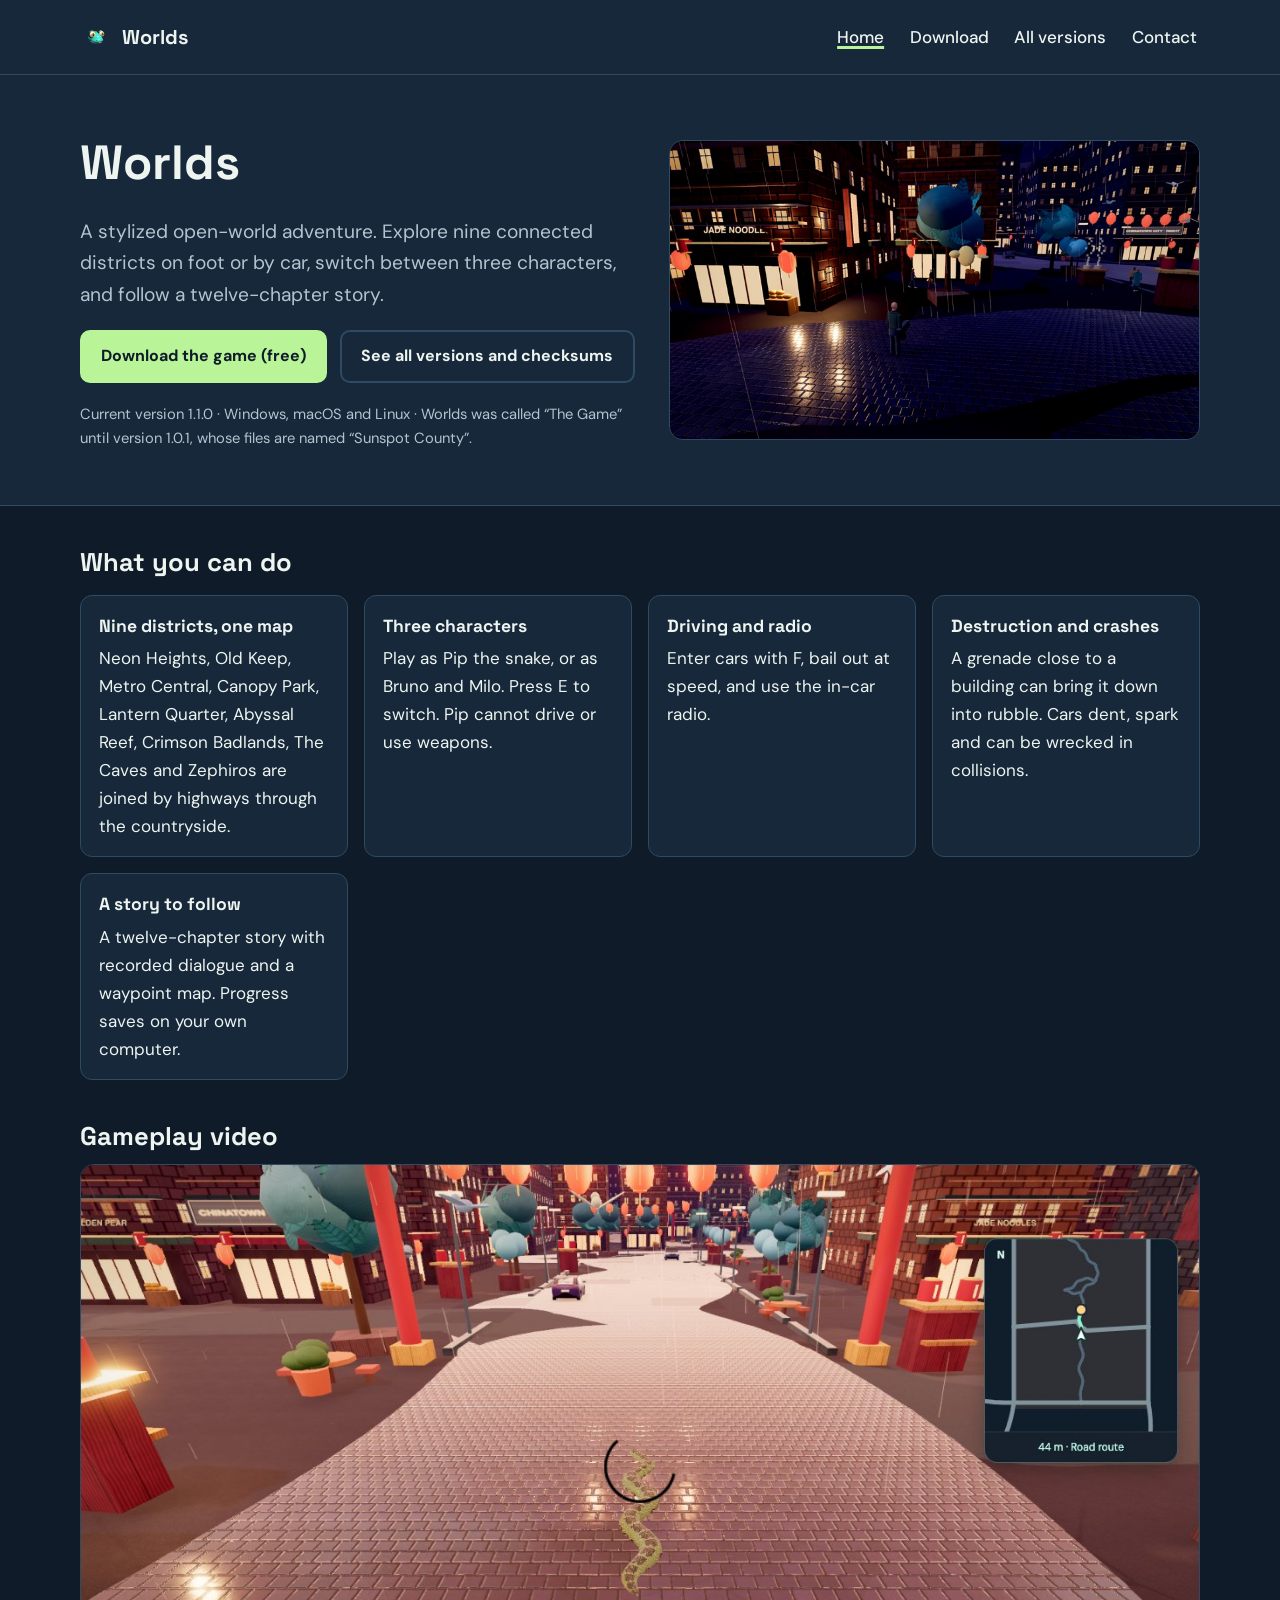
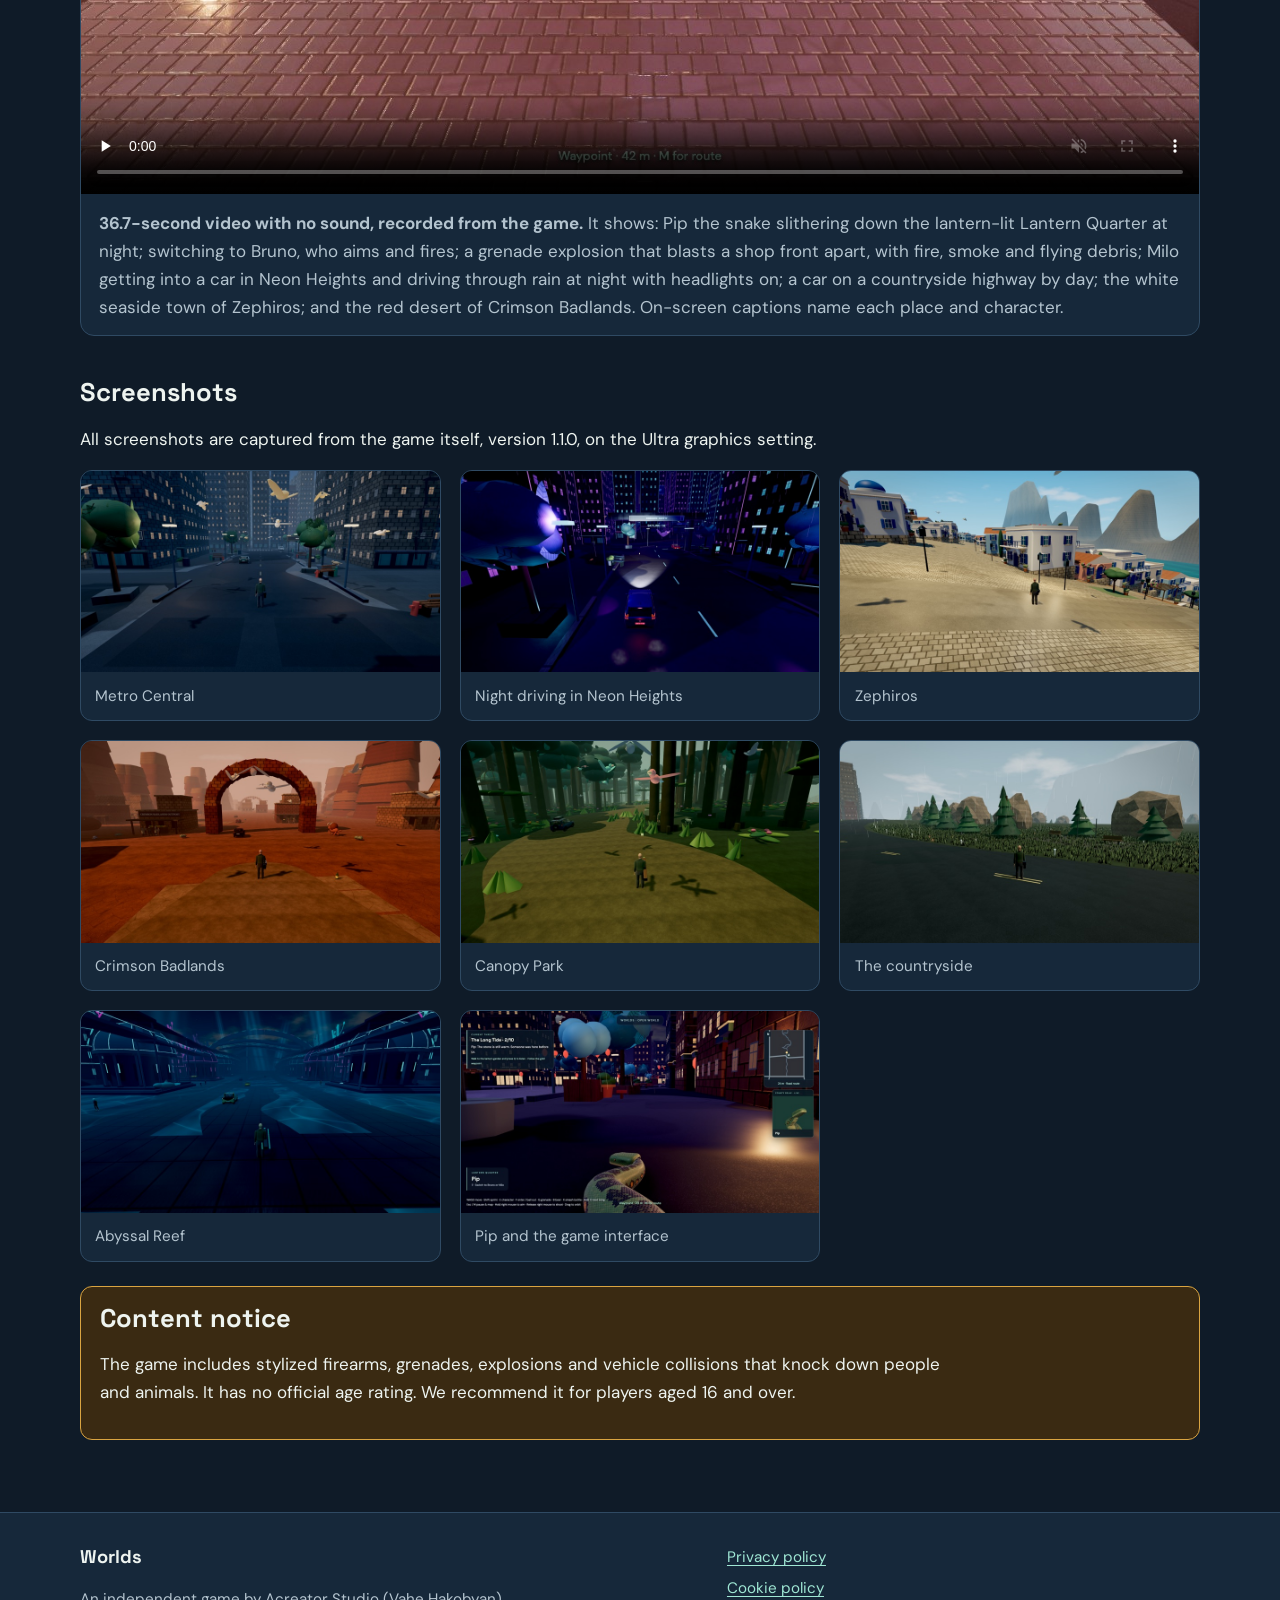
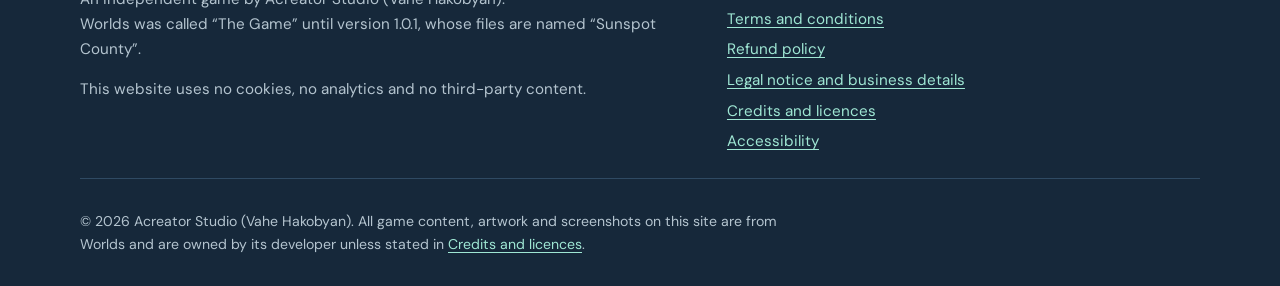
==== commit 8eed8e13: "Publish website (version 1.1.0)" ====
--- a/index.html
+++ b/index.html
@@ -16,6 +16,7 @@
 <meta property="og:image:height" content="900">
 <meta property="og:image:alt" content="Bruno stands on a rain-soaked cobbled square at night in the Lantern Quarter, facing the Jade Noodle shop and strings of red paper lanterns, while residents walk under a “Chinatown City · Night” sign.">
 <meta name="twitter:card" content="summary_large_image">
+<meta name="google-site-verification" content="4KX8ZsGeb6cWdaEu6htXexDqGoTzxbAlK3zxz6I15aU">
 <script type="application/ld+json">{"@context":"https://schema.org","@type":"VideoGame","name":"Worlds","alternateName":["The Game","Sunspot County"],"url":"https://vvvvhe.github.io/the-game/","image":"https://vvvvhe.github.io/the-game/assets/img/hero-lantern-market-1600.jpg","description":"A free, stylized open-world adventure for Windows, macOS and Linux. Explore nine connected districts on foot or by car as Pip the snake, Bruno and Milo, and follow a twelve-chapter story.","genre":["Open world","Adventure","Action"],"gamePlatform":["Windows","macOS","Linux"],"operatingSystem":"Windows, macOS, Linux","applicationCategory":"Game","playMode":"SinglePlayer","author":{"@type":"Organization","name":"Acreator Studio","email":"theacreatorstudios@gmail.com"},"publisher":{"@type":"Organization","name":"Acreator Studio"},"datePublished":"2026-10-08","softwareVersion":"1.1.0","typicalAgeRange":"16-","inLanguage":"en","offers":{"@type":"Offer","price":"0","priceCurrency":"USD","availability":"https://schema.org/InStock","url":"https://vvvvhe.github.io/the-game/download.html"},"trailer":{"@type":"VideoObject","name":"Worlds gameplay trailer","description":"Gameplay recorded from the game: the three characters, combat, destruction, night driving and several districts.","thumbnailUrl":"https://vvvvhe.github.io/the-game/assets/media/trailer-poster.jpg","contentUrl":"https://vvvvhe.github.io/the-game/assets/media/trailer.webm","uploadDate":"2026-10-09","duration":"PT37S"}}</script>
 <meta name="referrer" content="no-referrer">
 <meta http-equiv="Content-Security-Policy" content="default-src 'self'; img-src 'self'; media-src 'self'; style-src 'self'; script-src 'self'; font-src 'self'; connect-src 'none'; form-action 'self' mailto:; base-uri 'none'; object-src 'none'">
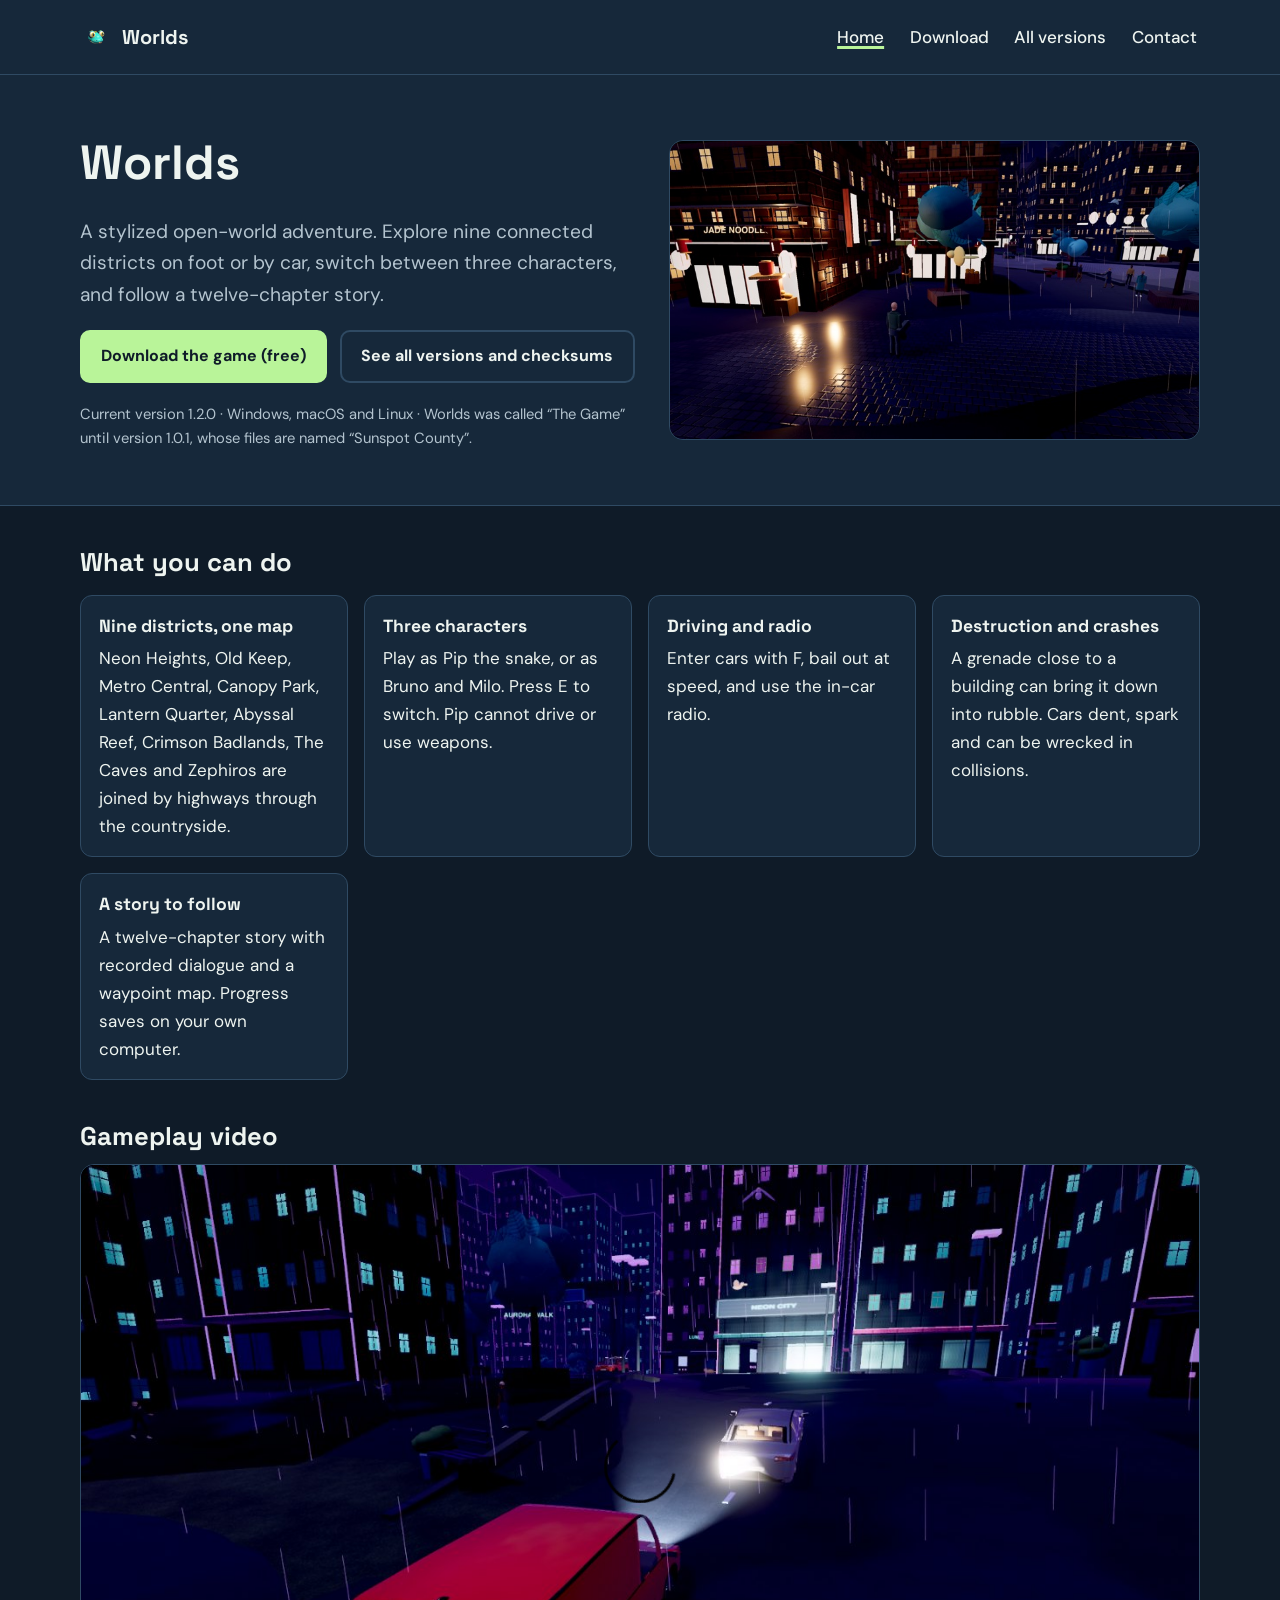
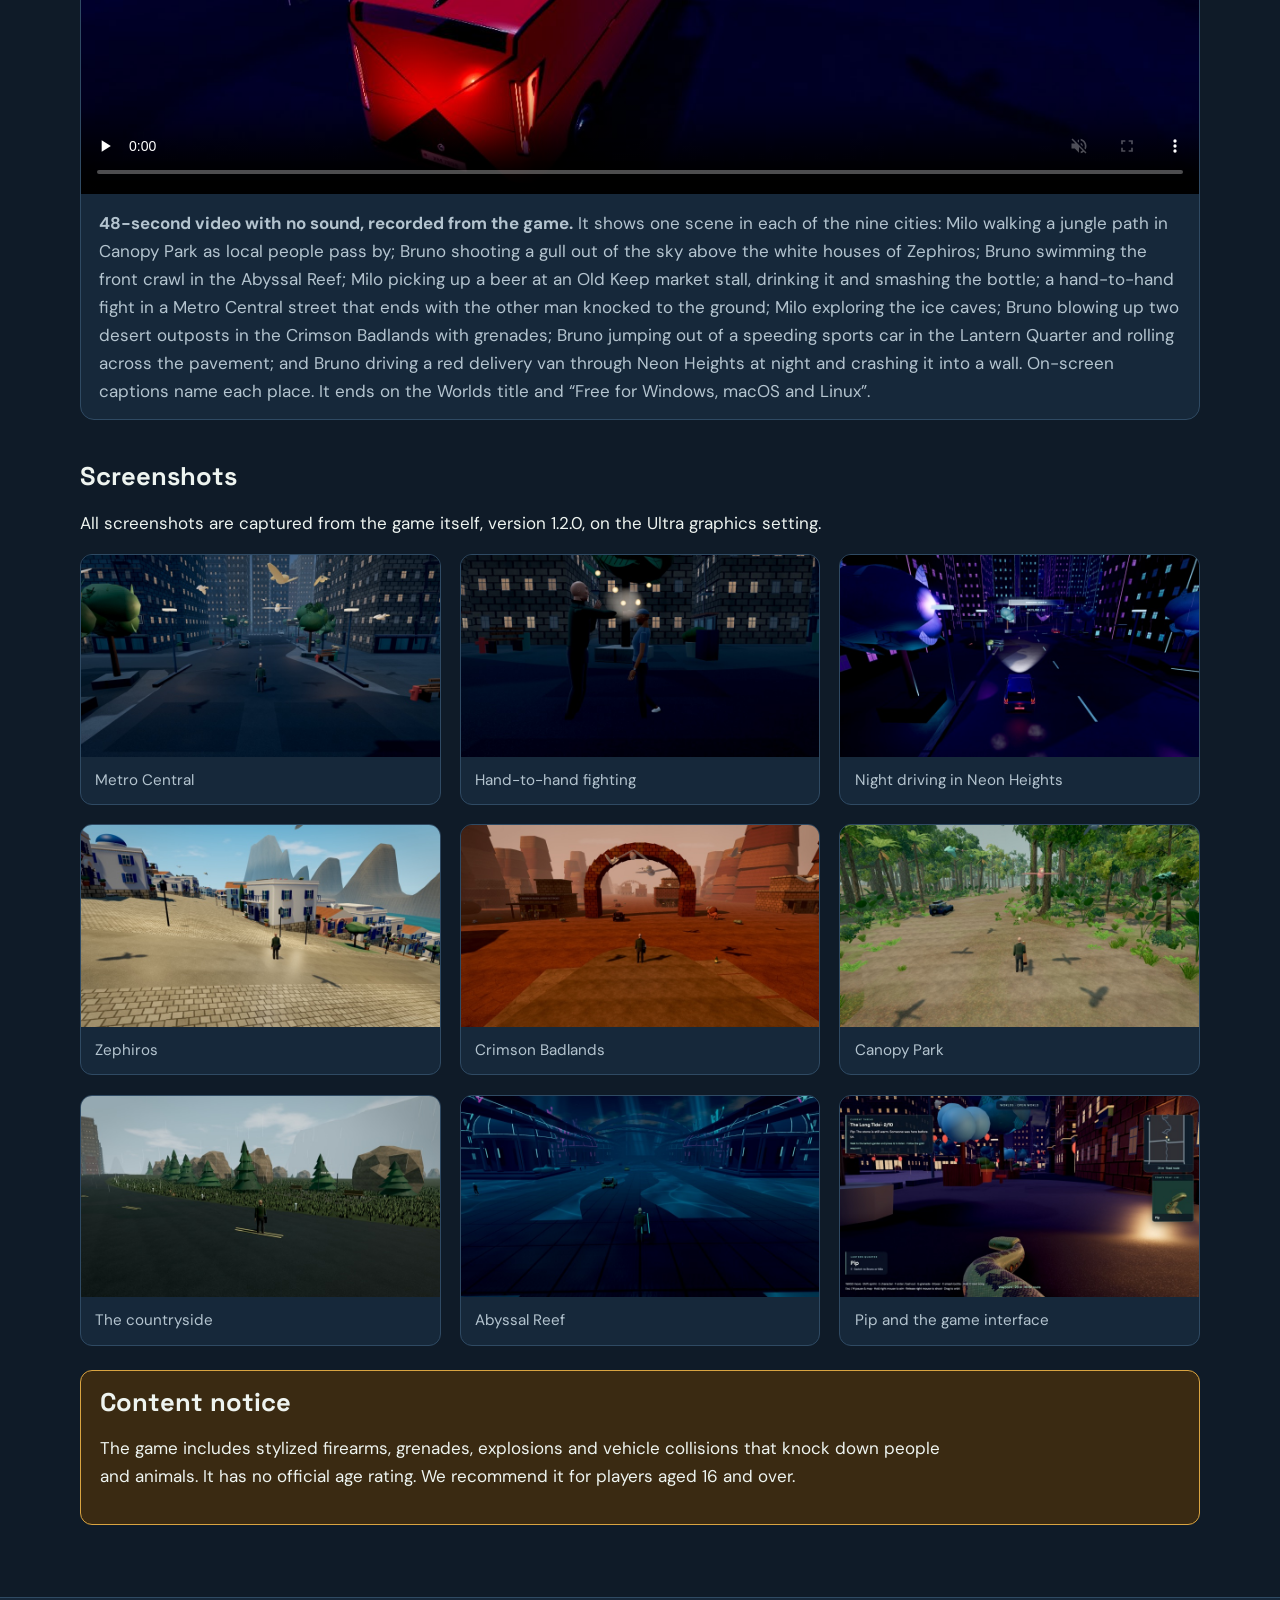
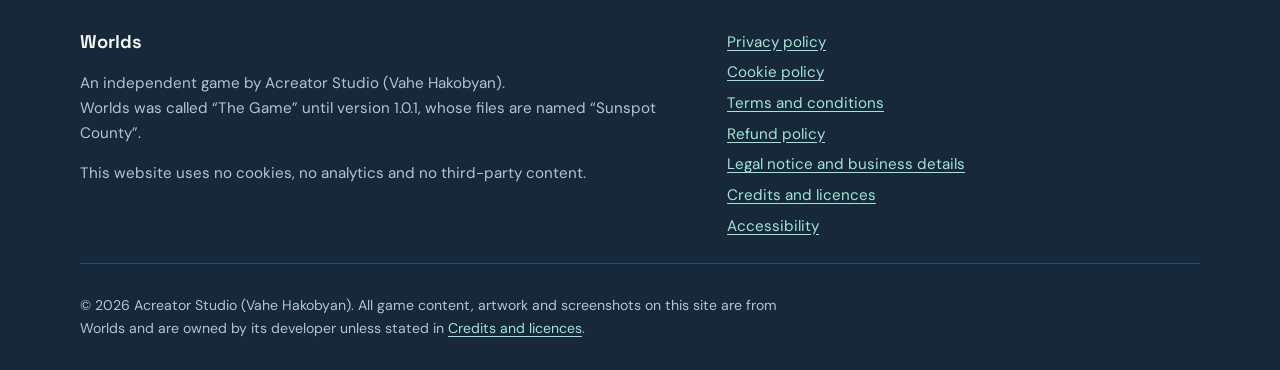
==== commit ebc2499f: "Publish website (version 1.2.0)" ====
--- a/index.html
+++ b/index.html
@@ -17,7 +17,7 @@
 <meta property="og:image:alt" content="Bruno stands on a rain-soaked cobbled square at night in the Lantern Quarter, facing the Jade Noodle shop and strings of red paper lanterns, while residents walk under a “Chinatown City · Night” sign.">
 <meta name="twitter:card" content="summary_large_image">
 <meta name="google-site-verification" content="4KX8ZsGeb6cWdaEu6htXexDqGoTzxbAlK3zxz6I15aU">
-<script type="application/ld+json">{"@context":"https://schema.org","@type":"VideoGame","name":"Worlds","alternateName":["The Game","Sunspot County"],"url":"https://vvvvhe.github.io/the-game/","image":"https://vvvvhe.github.io/the-game/assets/img/hero-lantern-market-1600.jpg","description":"A free, stylized open-world adventure for Windows, macOS and Linux. Explore nine connected districts on foot or by car as Pip the snake, Bruno and Milo, and follow a twelve-chapter story.","genre":["Open world","Adventure","Action"],"gamePlatform":["Windows","macOS","Linux"],"operatingSystem":"Windows, macOS, Linux","applicationCategory":"Game","playMode":"SinglePlayer","author":{"@type":"Organization","name":"Acreator Studio","email":"theacreatorstudios@gmail.com"},"publisher":{"@type":"Organization","name":"Acreator Studio"},"datePublished":"2026-10-08","softwareVersion":"1.1.0","typicalAgeRange":"16-","inLanguage":"en","offers":{"@type":"Offer","price":"0","priceCurrency":"USD","availability":"https://schema.org/InStock","url":"https://vvvvhe.github.io/the-game/download.html"},"trailer":{"@type":"VideoObject","name":"Worlds gameplay trailer","description":"Gameplay recorded from the game: the three characters, combat, destruction, night driving and several districts.","thumbnailUrl":"https://vvvvhe.github.io/the-game/assets/media/trailer-poster.jpg","contentUrl":"https://vvvvhe.github.io/the-game/assets/media/trailer.webm","uploadDate":"2026-10-09","duration":"PT37S"}}</script>
+<script type="application/ld+json">{"@context":"https://schema.org","@type":"VideoGame","name":"Worlds","alternateName":["The Game","Sunspot County"],"url":"https://vvvvhe.github.io/the-game/","image":"https://vvvvhe.github.io/the-game/assets/img/hero-lantern-market-1600.jpg","description":"A free, stylized open-world adventure for Windows, macOS and Linux. Explore nine connected districts on foot or by car as Pip the snake, Bruno and Milo, and follow a twelve-chapter story.","genre":["Open world","Adventure","Action"],"gamePlatform":["Windows","macOS","Linux"],"operatingSystem":"Windows, macOS, Linux","applicationCategory":"Game","playMode":"SinglePlayer","author":{"@type":"Organization","name":"Acreator Studio","email":"theacreatorstudios@gmail.com"},"publisher":{"@type":"Organization","name":"Acreator Studio"},"datePublished":"2026-10-08","softwareVersion":"1.2.0","typicalAgeRange":"16-","inLanguage":"en","offers":{"@type":"Offer","price":"0","priceCurrency":"USD","availability":"https://schema.org/InStock","url":"https://vvvvhe.github.io/the-game/download.html"},"trailer":{"@type":"VideoObject","name":"Worlds gameplay trailer","description":"Gameplay recorded from the game, one scene per city: exploring the jungle, hunting birds, swimming, a beer, a fistfight, the ice caves, explosions, bailing out of a sports car and a van crash.","thumbnailUrl":"https://vvvvhe.github.io/the-game/assets/media/trailer-poster.jpg","contentUrl":"https://vvvvhe.github.io/the-game/assets/media/trailer.webm","uploadDate":"2026-10-11","duration":"PT48S"}}</script>
 <meta name="referrer" content="no-referrer">
 <meta http-equiv="Content-Security-Policy" content="default-src 'self'; img-src 'self'; media-src 'self'; style-src 'self'; script-src 'self'; font-src 'self'; connect-src 'none'; form-action 'self' mailto:; base-uri 'none'; object-src 'none'">
 <link rel="icon" href="assets/img/icon.png" type="image/png">
@@ -49,7 +49,7 @@
     <a class="button" href="download.html">Download the game (free)</a>
     <a class="button secondary" href="versions.html">See all versions and checksums</a>
    </div>
-   <p class="status">Current version 1.1.0 · Windows, macOS and Linux · Worlds was called “The Game” until version 1.0.1, whose files are named “Sunspot County”.</p>
+   <p class="status">Current version 1.2.0 · Windows, macOS and Linux · Worlds was called “The Game” until version 1.0.1, whose files are named “Sunspot County”.</p>
   </div>
   <img src="assets/img/hero-lantern-market-1600.jpg" srcset="assets/img/hero-lantern-market-800.jpg 800w, assets/img/hero-lantern-market-1600.jpg 1600w" sizes="(max-width: 820px) 100vw, 50vw" width="1600" height="900" alt="Bruno stands on a rain-soaked cobbled square at night in the Lantern Quarter, facing the Jade Noodle shop and strings of red paper lanterns, while residents walk under a “Chinatown City · Night” sign.">
  </div>
@@ -65,15 +65,16 @@
  </ul>
  <section aria-labelledby="trailer-title"><h2 id="trailer-title">Gameplay video</h2>
 <figure class="trailer"><video controls preload="none" playsinline muted poster="assets/media/trailer-poster.jpg" width="1280" height="720" aria-describedby="trailer-description"><source src="assets/media/trailer.webm" type="video/webm">Your browser cannot play this video. The description below explains what it shows.</video>
-<figcaption id="trailer-description"><strong>36.7-second video with no sound, recorded from the game.</strong> It shows: Pip the snake slithering down the lantern-lit Lantern Quarter at night; switching to Bruno, who aims and fires; a grenade explosion that blasts a shop front apart, with fire, smoke and flying debris; Milo getting into a car in Neon Heights and driving through rain at night with headlights on; a car on a countryside highway by day; the white seaside town of Zephiros; and the red desert of Crimson Badlands. On-screen captions name each place and character.</figcaption></figure></section>
+<figcaption id="trailer-description"><strong>48-second video with no sound, recorded from the game.</strong> It shows one scene in each of the nine cities: Milo walking a jungle path in Canopy Park as local people pass by; Bruno shooting a gull out of the sky above the white houses of Zephiros; Bruno swimming the front crawl in the Abyssal Reef; Milo picking up a beer at an Old Keep market stall, drinking it and smashing the bottle; a hand-to-hand fight in a Metro Central street that ends with the other man knocked to the ground; Milo exploring the ice caves; Bruno blowing up two desert outposts in the Crimson Badlands with grenades; Bruno jumping out of a speeding sports car in the Lantern Quarter and rolling across the pavement; and Bruno driving a red delivery van through Neon Heights at night and crashing it into a wall. On-screen captions name each place. It ends on the Worlds title and “Free for Windows, macOS and Linux”.</figcaption></figure></section>
  <h2>Screenshots</h2>
- <p>All screenshots are captured from the game itself, version 1.1.0, on the Ultra graphics setting.</p>
+ <p>All screenshots are captured from the game itself, version 1.2.0, on the Ultra graphics setting.</p>
  <ul class="gallery">
   <li><figure><img src="assets/img/metro-street-800.jpg" srcset="assets/img/metro-street-800.jpg 800w, assets/img/metro-street-1600.jpg 1600w" sizes="(max-width: 700px) 100vw, 33vw" width="1600" height="900" loading="lazy" alt="Bruno stands in the middle of a wide street in Metro Central at dusk, between tall brick apartment towers with lit windows, street trees, lamps and benches, with birds overhead and a car further down the road."><figcaption>Metro Central</figcaption></figure></li>
+<li><figure><img src="assets/img/metro-fight-800.jpg" srcset="assets/img/metro-fight-800.jpg 800w, assets/img/metro-fight-1600.jpg 1600w" sizes="(max-width: 700px) 100vw, 33vw" width="1600" height="900" loading="lazy" alt="At night on a Metro Central street, Bruno throws a straight punch at a man in a blue cap and T-shirt; a small burst of light marks the hit. Brick apartment blocks with lit windows, a tree, a bench and a fire hydrant are behind them."><figcaption>Hand-to-hand fighting</figcaption></figure></li>
 <li><figure><img src="assets/img/neon-night-drive-800.jpg" srcset="assets/img/neon-night-drive-800.jpg 800w, assets/img/neon-night-drive-1600.jpg 1600w" sizes="(max-width: 700px) 100vw, 33vw" width="1600" height="900" loading="lazy" alt="A dark blue car drives away down a street in Neon Heights at night. Its headlights light the road ahead, red tail lights glow, and purple and cyan neon towers line both sides under a “Neon City” sign."><figcaption>Night driving in Neon Heights</figcaption></figure></li>
 <li><figure><img src="assets/img/zephiros-coast-800.jpg" srcset="assets/img/zephiros-coast-800.jpg 800w, assets/img/zephiros-coast-1600.jpg 1600w" sizes="(max-width: 700px) 100vw, 33vw" width="1600" height="900" loading="lazy" alt="Bruno on a sunny cobbled hillside in Zephiros, with white houses with blue shutters and domes, a turquoise sea and tall rocky peaks."><figcaption>Zephiros</figcaption></figure></li>
 <li><figure><img src="assets/img/crimson-badlands-800.jpg" srcset="assets/img/crimson-badlands-800.jpg 800w, assets/img/crimson-badlands-1600.jpg 1600w" sizes="(max-width: 700px) 100vw, 33vw" width="1600" height="900" loading="lazy" alt="Bruno stands before a large brick archway that frames a dusty red desert town, with an outpost store, a dark car, a desert animal and layered red mesas in the haze."><figcaption>Crimson Badlands</figcaption></figure></li>
-<li><figure><img src="assets/img/canopy-park-800.jpg" srcset="assets/img/canopy-park-800.jpg 800w, assets/img/canopy-park-1600.jpg 1600w" sizes="(max-width: 700px) 100vw, 33vw" width="1600" height="900" loading="lazy" alt="Bruno on a dirt path through a dense forest of giant trees, with colourful birds flying overhead and a dark off-road car parked to the side."><figcaption>Canopy Park</figcaption></figure></li>
+<li><figure><img src="assets/img/canopy-park-800.jpg" srcset="assets/img/canopy-park-800.jpg 800w, assets/img/canopy-park-1600.jpg 1600w" sizes="(max-width: 700px) 100vw, 33vw" width="1600" height="900" loading="lazy" alt="Bruno on a wide dirt trail through a tropical jungle: tall trees with leafy crowns and palms on both sides, ferns, big-leaved plants and grass along the edges, colourful birds flying overhead and their shadows on the trail, and a blue off-road car parked to the left."><figcaption>Canopy Park</figcaption></figure></li>
 <li><figure><img src="assets/img/countryside-road-800.jpg" srcset="assets/img/countryside-road-800.jpg 800w, assets/img/countryside-road-1600.jpg 1600w" sizes="(max-width: 700px) 100vw, 33vw" width="1600" height="900" loading="lazy" alt="Bruno stands on a highway through grassy countryside in light rain, beside pine trees, large boulders and benches, with city towers in the distance."><figcaption>The countryside</figcaption></figure></li>
 <li><figure><img src="assets/img/abyssal-reef-800.jpg" srcset="assets/img/abyssal-reef-800.jpg 800w, assets/img/abyssal-reef-1600.jpg 1600w" sizes="(max-width: 700px) 100vw, 33vw" width="1600" height="900" loading="lazy" alt="Bruno on a wide tiled avenue in the underwater city of Abyssal Reef, lit in deep blue, with glowing cyan and pink arches, cars, a diver and shafts of light from above."><figcaption>Abyssal Reef</figcaption></figure></li>
 <li><figure><img src="assets/img/pip-interface-800.jpg" srcset="assets/img/pip-interface-800.jpg 800w, assets/img/pip-interface-1600.jpg 1600w" sizes="(max-width: 700px) 100vw, 33vw" width="1600" height="900" loading="lazy" alt="Pip, a green snake with dark-edged scales and orange markings, crawls along a lantern-lit street in the Lantern Quarter at night. On screen are the story panel, character name, map, a caller portrait and the control hints."><figcaption>Pip and the game interface</figcaption></figure></li>
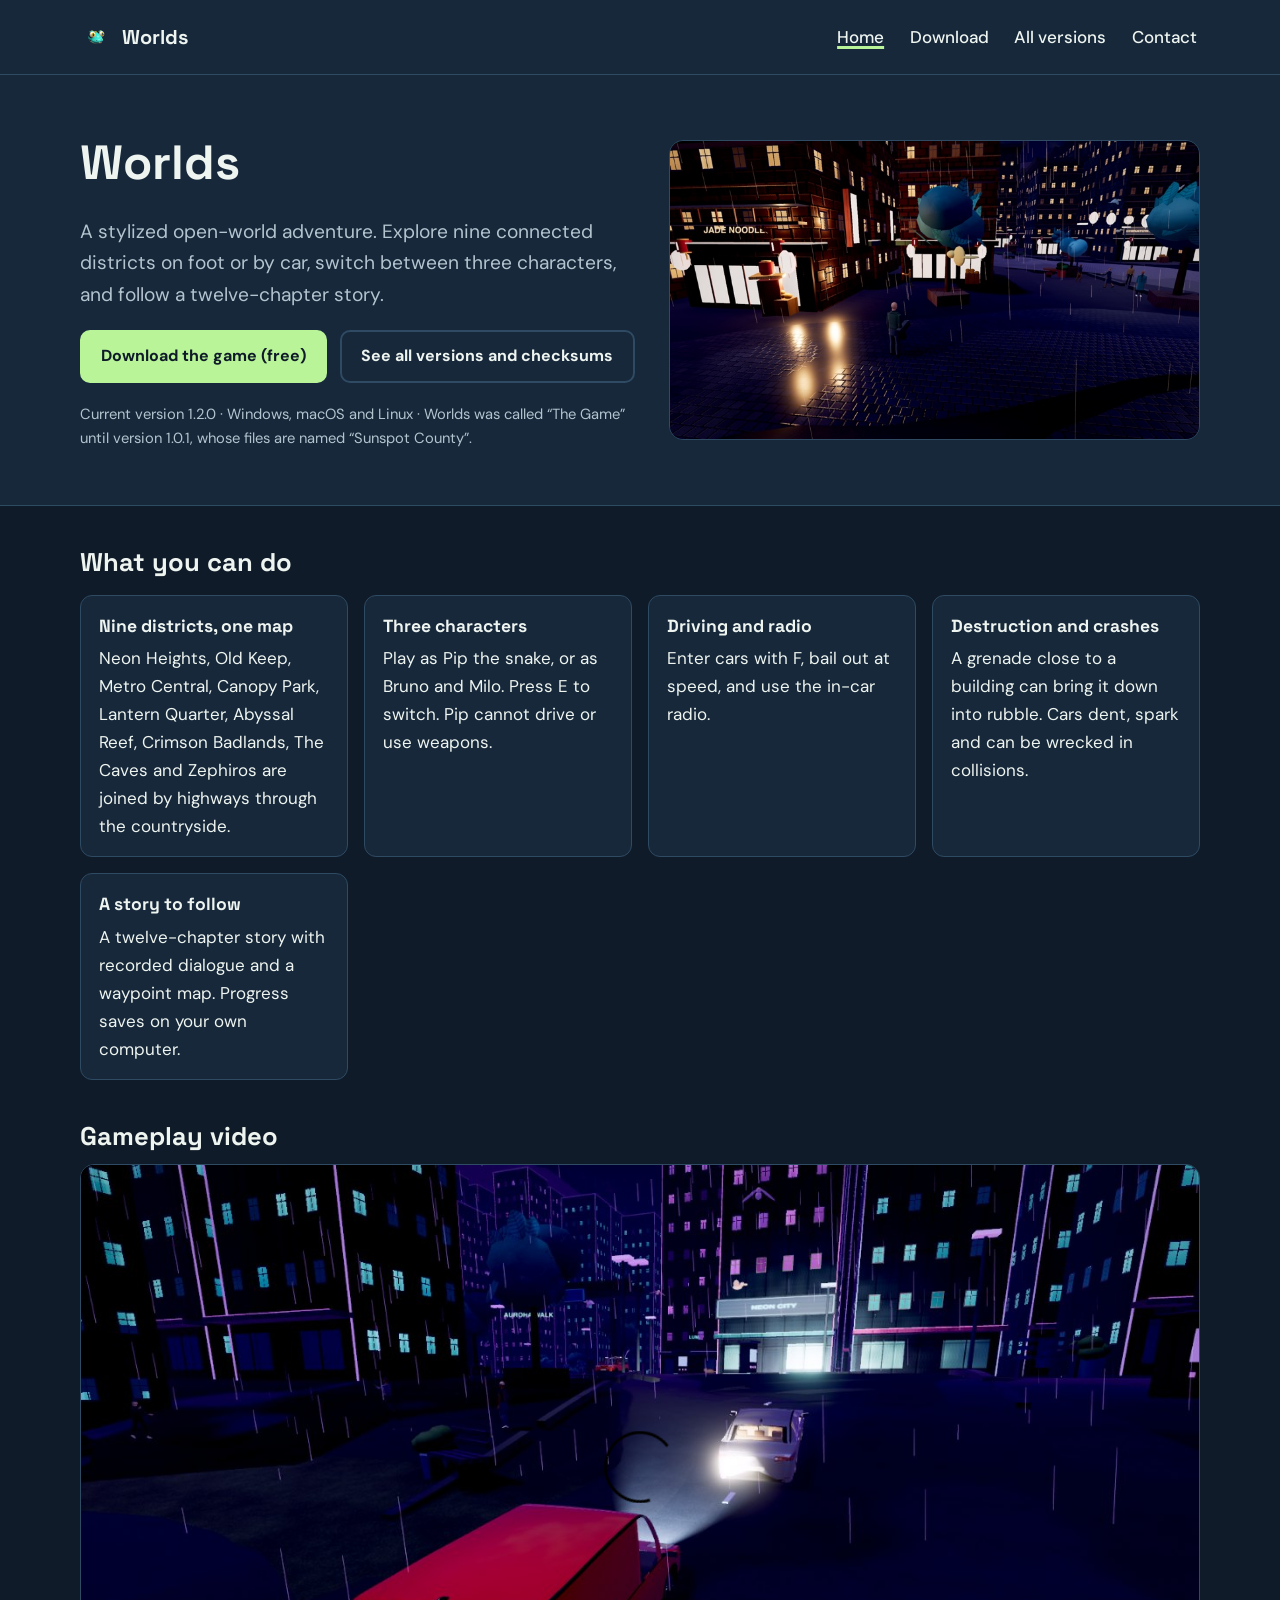
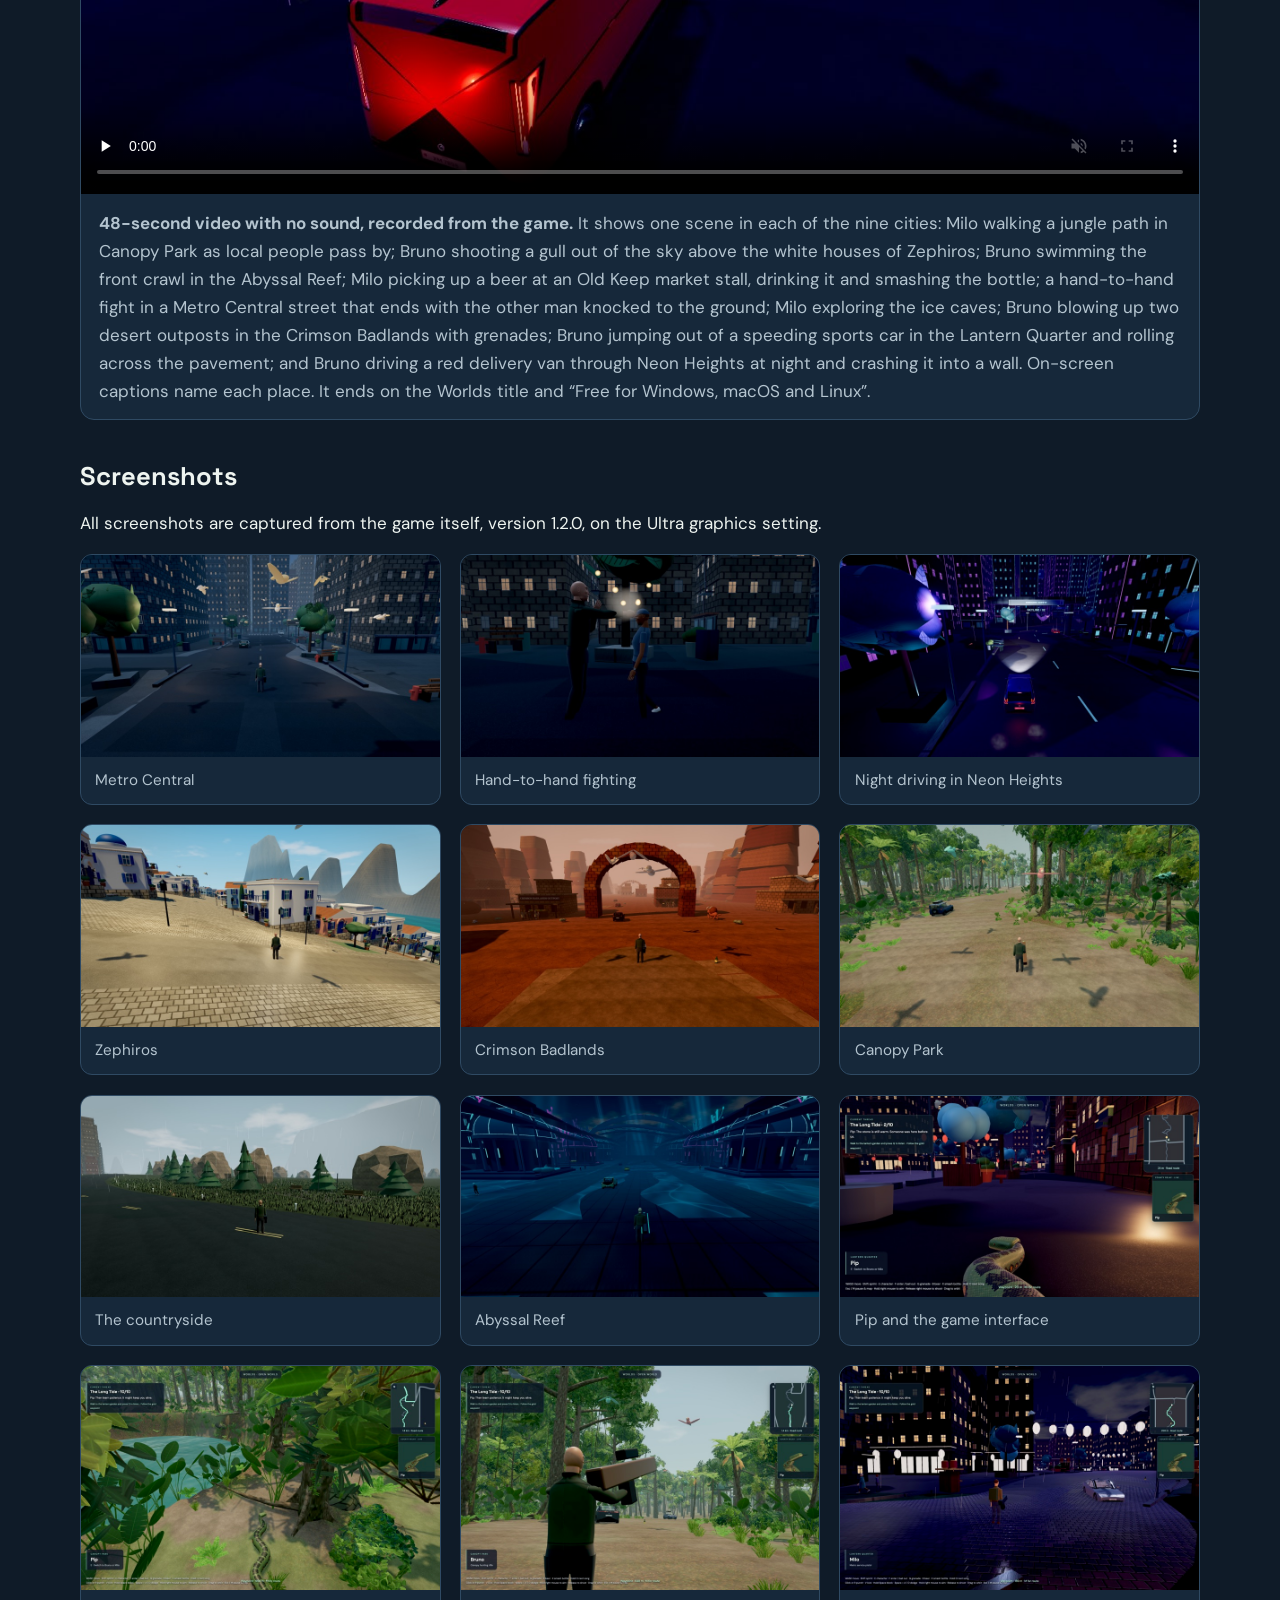
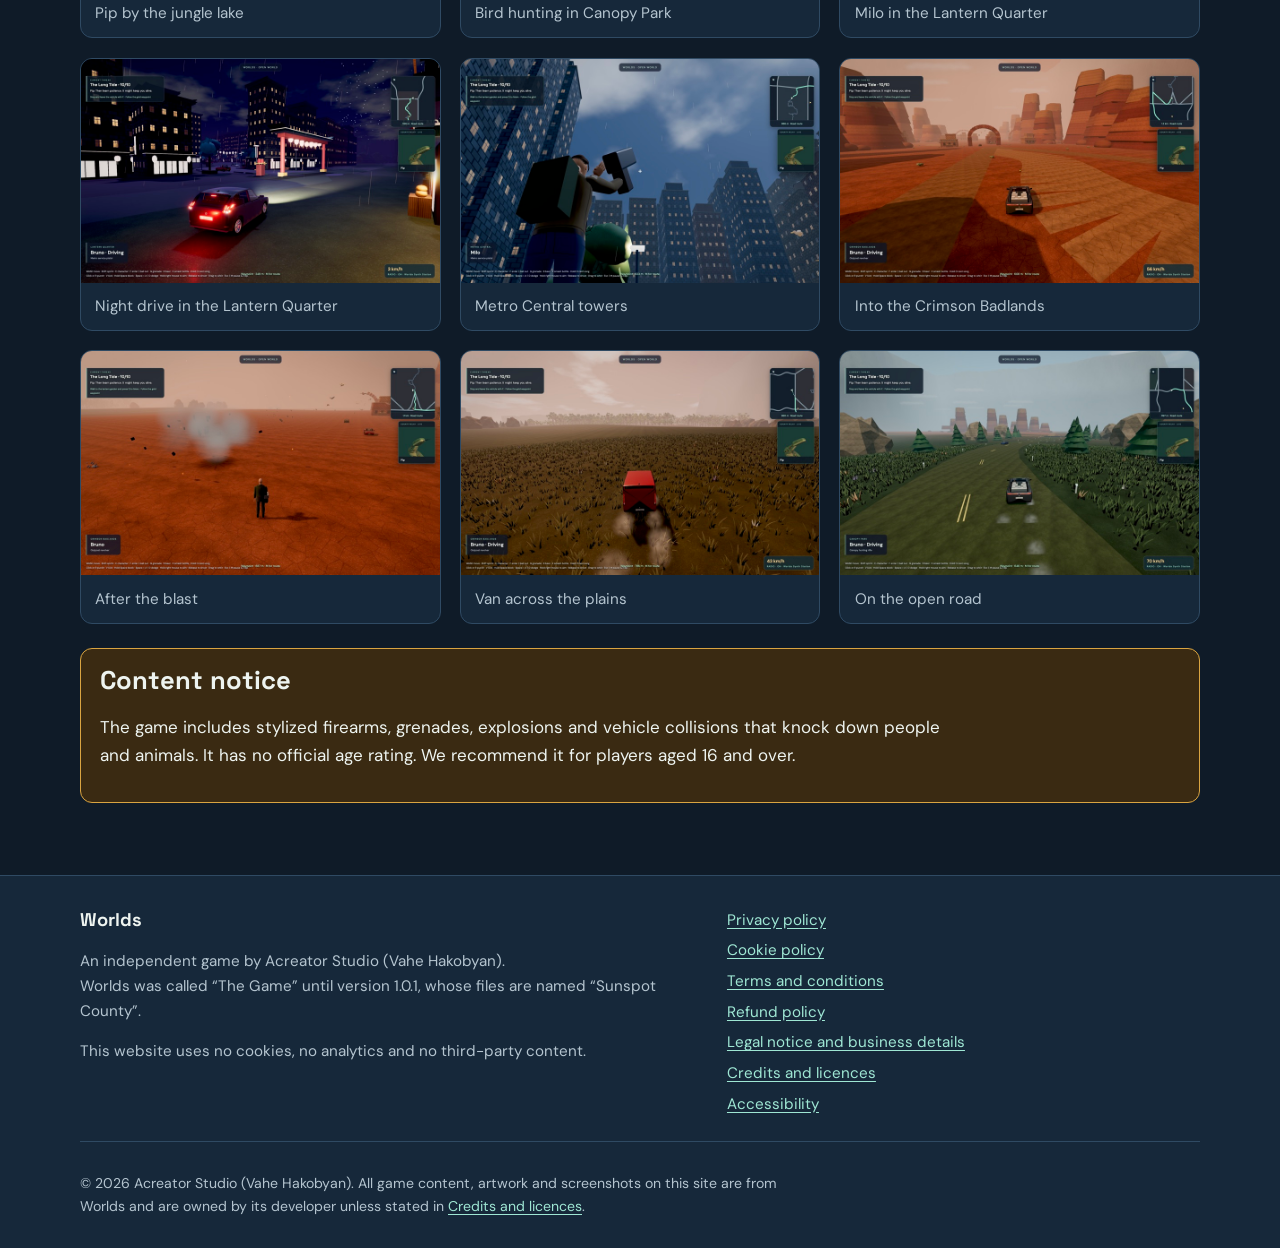
==== commit f7221c35: "Publish website (version 1.2.0)" ====
--- a/index.html
+++ b/index.html
@@ -78,6 +78,15 @@
 <li><figure><img src="assets/img/countryside-road-800.jpg" srcset="assets/img/countryside-road-800.jpg 800w, assets/img/countryside-road-1600.jpg 1600w" sizes="(max-width: 700px) 100vw, 33vw" width="1600" height="900" loading="lazy" alt="Bruno stands on a highway through grassy countryside in light rain, beside pine trees, large boulders and benches, with city towers in the distance."><figcaption>The countryside</figcaption></figure></li>
 <li><figure><img src="assets/img/abyssal-reef-800.jpg" srcset="assets/img/abyssal-reef-800.jpg 800w, assets/img/abyssal-reef-1600.jpg 1600w" sizes="(max-width: 700px) 100vw, 33vw" width="1600" height="900" loading="lazy" alt="Bruno on a wide tiled avenue in the underwater city of Abyssal Reef, lit in deep blue, with glowing cyan and pink arches, cars, a diver and shafts of light from above."><figcaption>Abyssal Reef</figcaption></figure></li>
 <li><figure><img src="assets/img/pip-interface-800.jpg" srcset="assets/img/pip-interface-800.jpg 800w, assets/img/pip-interface-1600.jpg 1600w" sizes="(max-width: 700px) 100vw, 33vw" width="1600" height="900" loading="lazy" alt="Pip, a green snake with dark-edged scales and orange markings, crawls along a lantern-lit street in the Lantern Quarter at night. On screen are the story panel, character name, map, a caller portrait and the control hints."><figcaption>Pip and the game interface</figcaption></figure></li>
+<li><figure><img src="assets/img/player-pip-lake-800.jpg" srcset="assets/img/player-pip-lake-800.jpg 800w, assets/img/player-pip-lake-1600.jpg 1600w" sizes="(max-width: 700px) 100vw, 33vw" width="1600" height="1000" loading="lazy" alt="In Canopy Park, Pip the green snake slithers along a sandy bank beside a turquoise jungle lake, past ferns, a fallen log and big broad-leaved plants, with tall trees behind."><figcaption>Pip by the jungle lake</figcaption></figure></li>
+<li><figure><img src="assets/img/player-bird-hunt-800.jpg" srcset="assets/img/player-bird-hunt-800.jpg 800w, assets/img/player-bird-hunt-1600.jpg 1600w" sizes="(max-width: 700px) 100vw, 33vw" width="1600" height="1000" loading="lazy" alt="Bruno, seen from behind, aims a hunting rifle at a red parrot flying over a jungle trail, with tall trees, palms, ferns and two parked cars further along the trail."><figcaption>Bird hunting in Canopy Park</figcaption></figure></li>
+<li><figure><img src="assets/img/player-lantern-milo-800.jpg" srcset="assets/img/player-lantern-milo-800.jpg 800w, assets/img/player-lantern-milo-1600.jpg 1600w" sizes="(max-width: 700px) 100vw, 33vw" width="1600" height="1000" loading="lazy" alt="At night in the rain, Milo stands on a wet cobbled square in the Lantern Quarter under strings of white paper lanterns, with lit apartment blocks, shopfronts, two passers-by and a silver sports car."><figcaption>Milo in the Lantern Quarter</figcaption></figure></li>
+<li><figure><img src="assets/img/player-lantern-drive-800.jpg" srcset="assets/img/player-lantern-drive-800.jpg 800w, assets/img/player-lantern-drive-1600.jpg 1600w" sizes="(max-width: 700px) 100vw, 33vw" width="1600" height="1000" loading="lazy" alt="A dark hatchback with glowing red tail lights drives slowly through the rainy Lantern Quarter at night, its headlights lighting the street ahead of a red gate hung with white lanterns."><figcaption>Night drive in the Lantern Quarter</figcaption></figure></li>
+<li><figure><img src="assets/img/player-metro-towers-800.jpg" srcset="assets/img/player-metro-towers-800.jpg 800w, assets/img/player-metro-towers-1600.jpg 1600w" sizes="(max-width: 700px) 100vw, 33vw" width="1600" height="1000" loading="lazy" alt="A low camera looks up past Milo, who aims a pistol into the rainy sky, at the tall brick towers of Metro Central with rows of lit windows."><figcaption>Metro Central towers</figcaption></figure></li>
+<li><figure><img src="assets/img/player-badlands-road-800.jpg" srcset="assets/img/player-badlands-road-800.jpg 800w, assets/img/player-badlands-road-1600.jpg 1600w" sizes="(max-width: 700px) 100vw, 33vw" width="1600" height="1000" loading="lazy" alt="A dark car drives along a cracked red-earth road towards a brick archway and frontier outpost buildings between towering layered red mesas."><figcaption>Into the Crimson Badlands</figcaption></figure></li>
+<li><figure><img src="assets/img/player-badlands-blast-800.jpg" srcset="assets/img/player-badlands-blast-800.jpg 800w, assets/img/player-badlands-blast-1600.jpg 1600w" sizes="(max-width: 700px) 100vw, 33vw" width="1600" height="1000" loading="lazy" alt="Bruno stands on the cracked red desert floor of the Crimson Badlands watching smoke and debris rise from a grenade explosion, with an outpost and parked cars in the hazy distance."><figcaption>After the blast</figcaption></figure></li>
+<li><figure><img src="assets/img/player-badlands-van-800.jpg" srcset="assets/img/player-badlands-van-800.jpg 800w, assets/img/player-badlands-van-1600.jpg 1600w" sizes="(max-width: 700px) 100vw, 33vw" width="1600" height="1000" loading="lazy" alt="A red delivery van drives across a dusty grass plain at dusk, kicking up dust, towards a line of trees beneath a hazy pink sky."><figcaption>Van across the plains</figcaption></figure></li>
+<li><figure><img src="assets/img/player-country-road-800.jpg" srcset="assets/img/player-country-road-800.jpg 800w, assets/img/player-country-road-1600.jpg 1600w" sizes="(max-width: 700px) 100vw, 33vw" width="1600" height="1000" loading="lazy" alt="A dark car drives at 70 km/h along a country road through grassy hills dotted with pine trees and boulders, with tall layered rock towers on the horizon."><figcaption>On the open road</figcaption></figure></li>
  </ul>
  <section class="notice" aria-labelledby="content-notice">
   <h2 id="content-notice">Content notice</h2>
